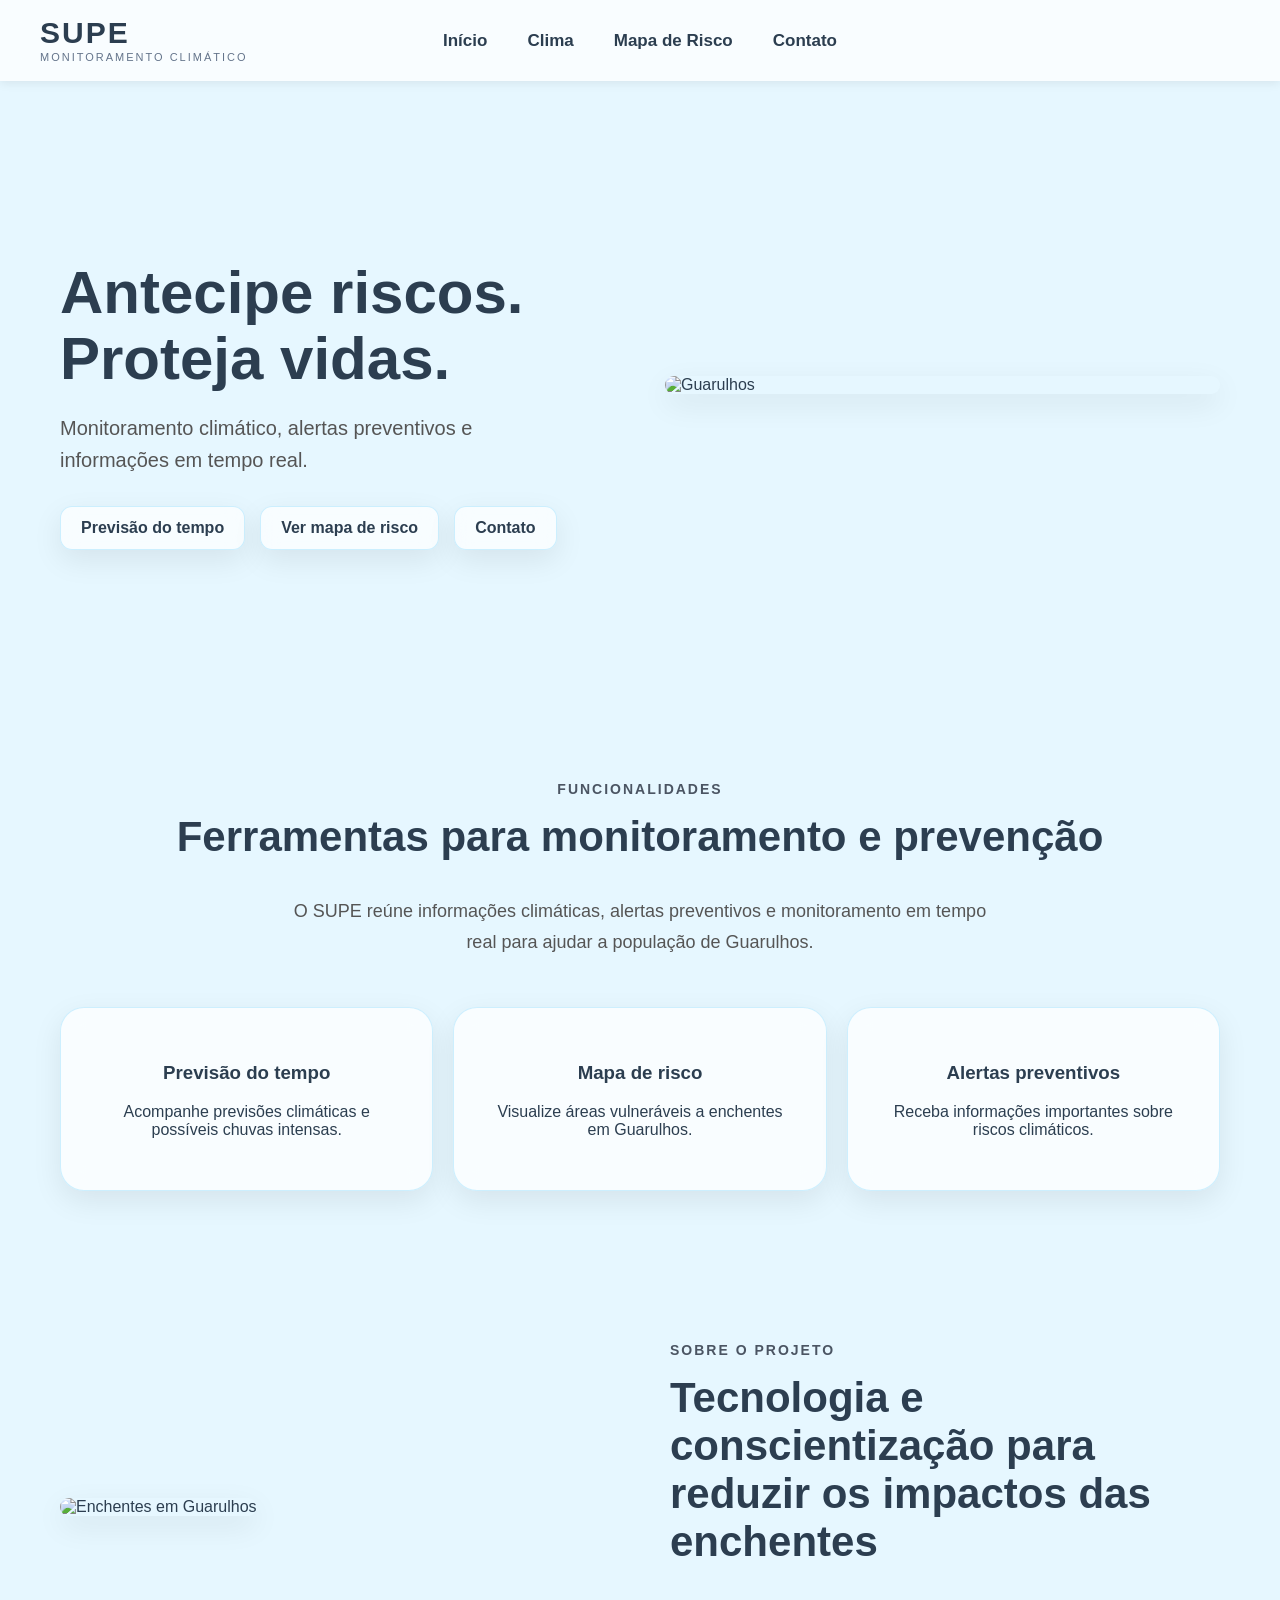
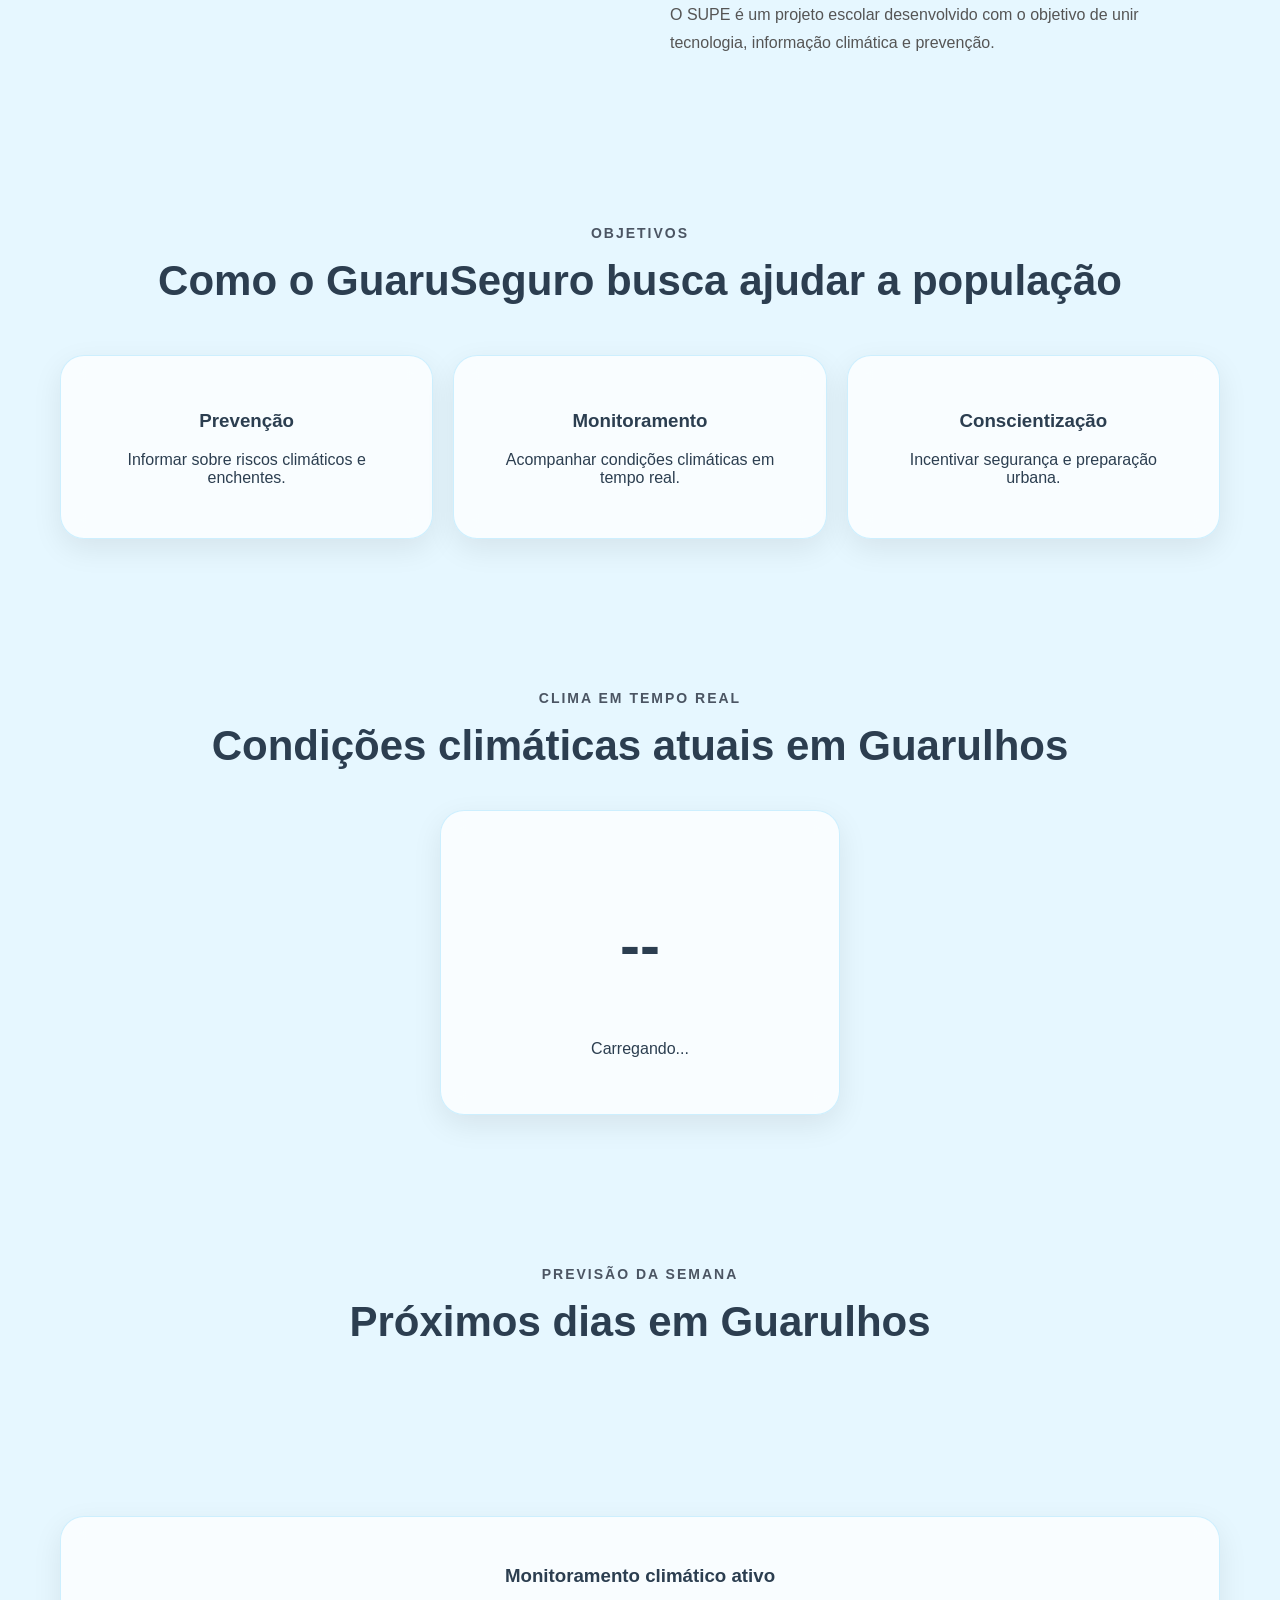
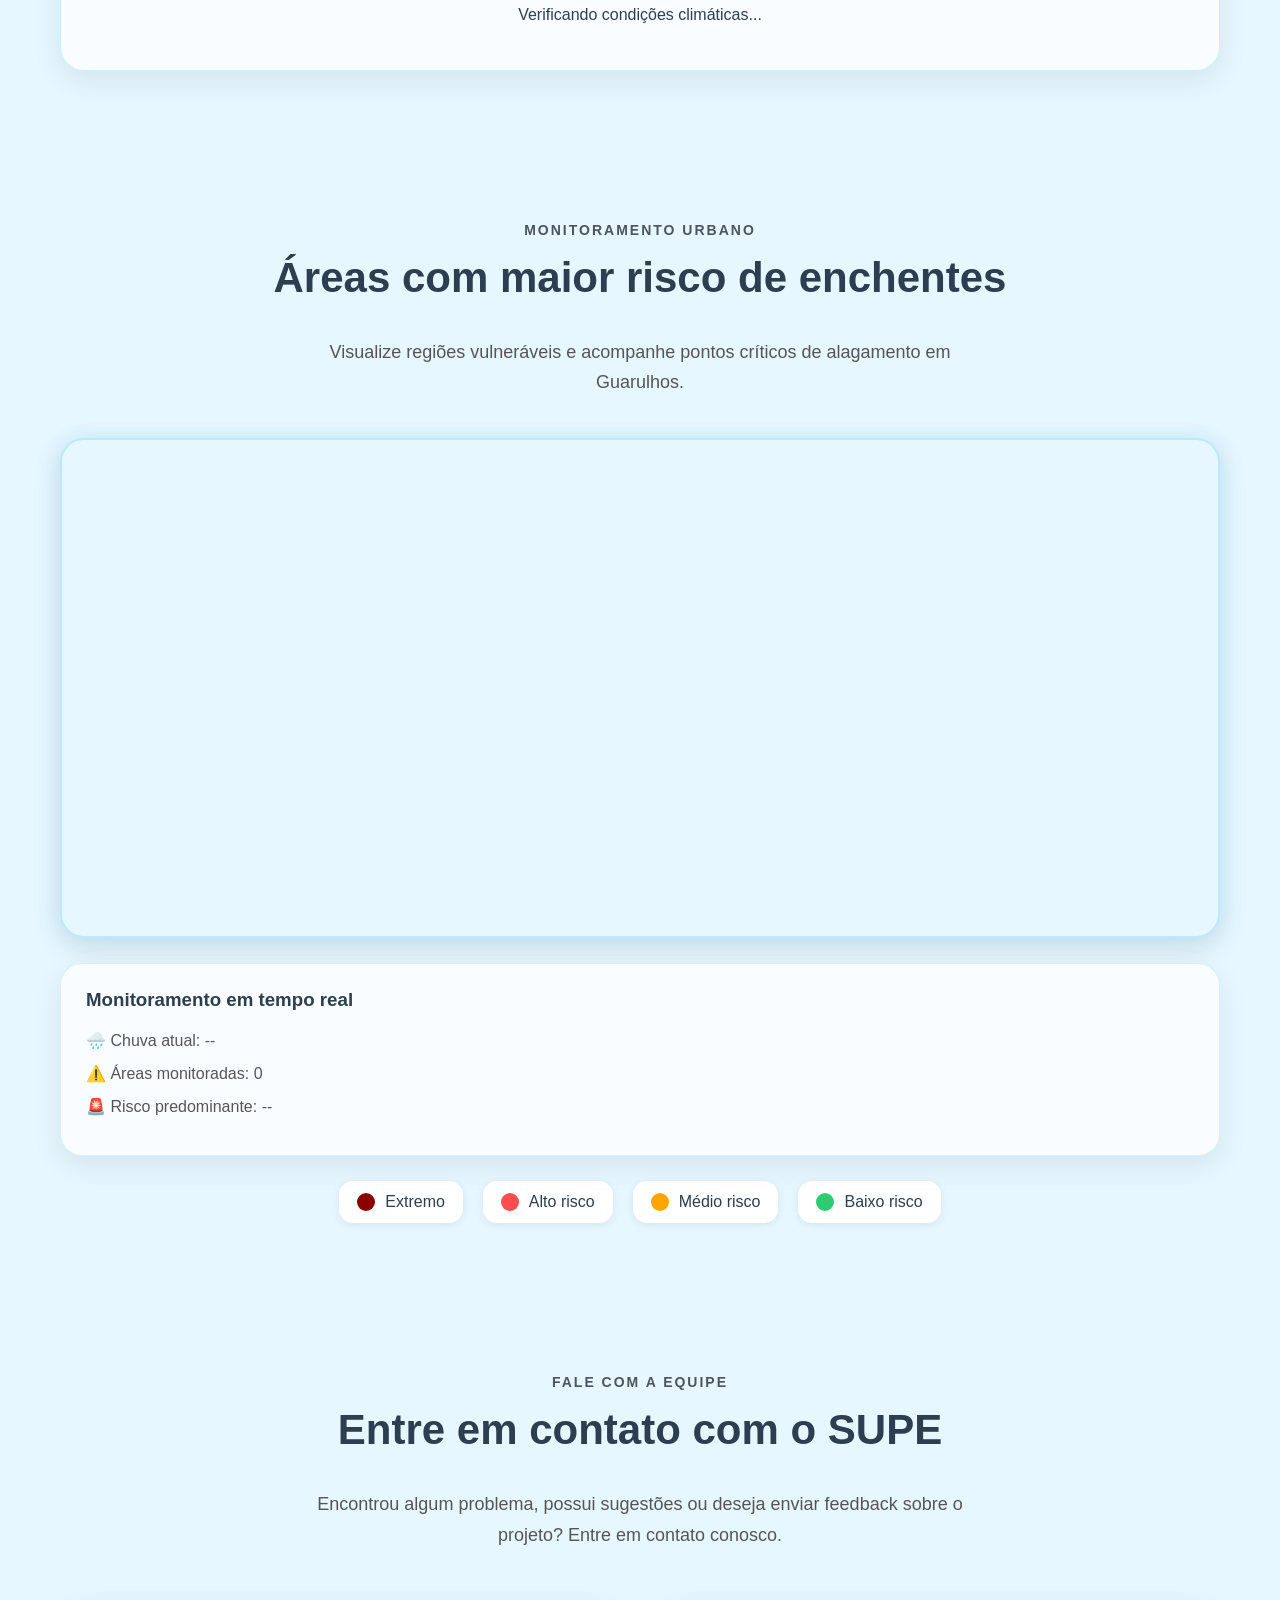
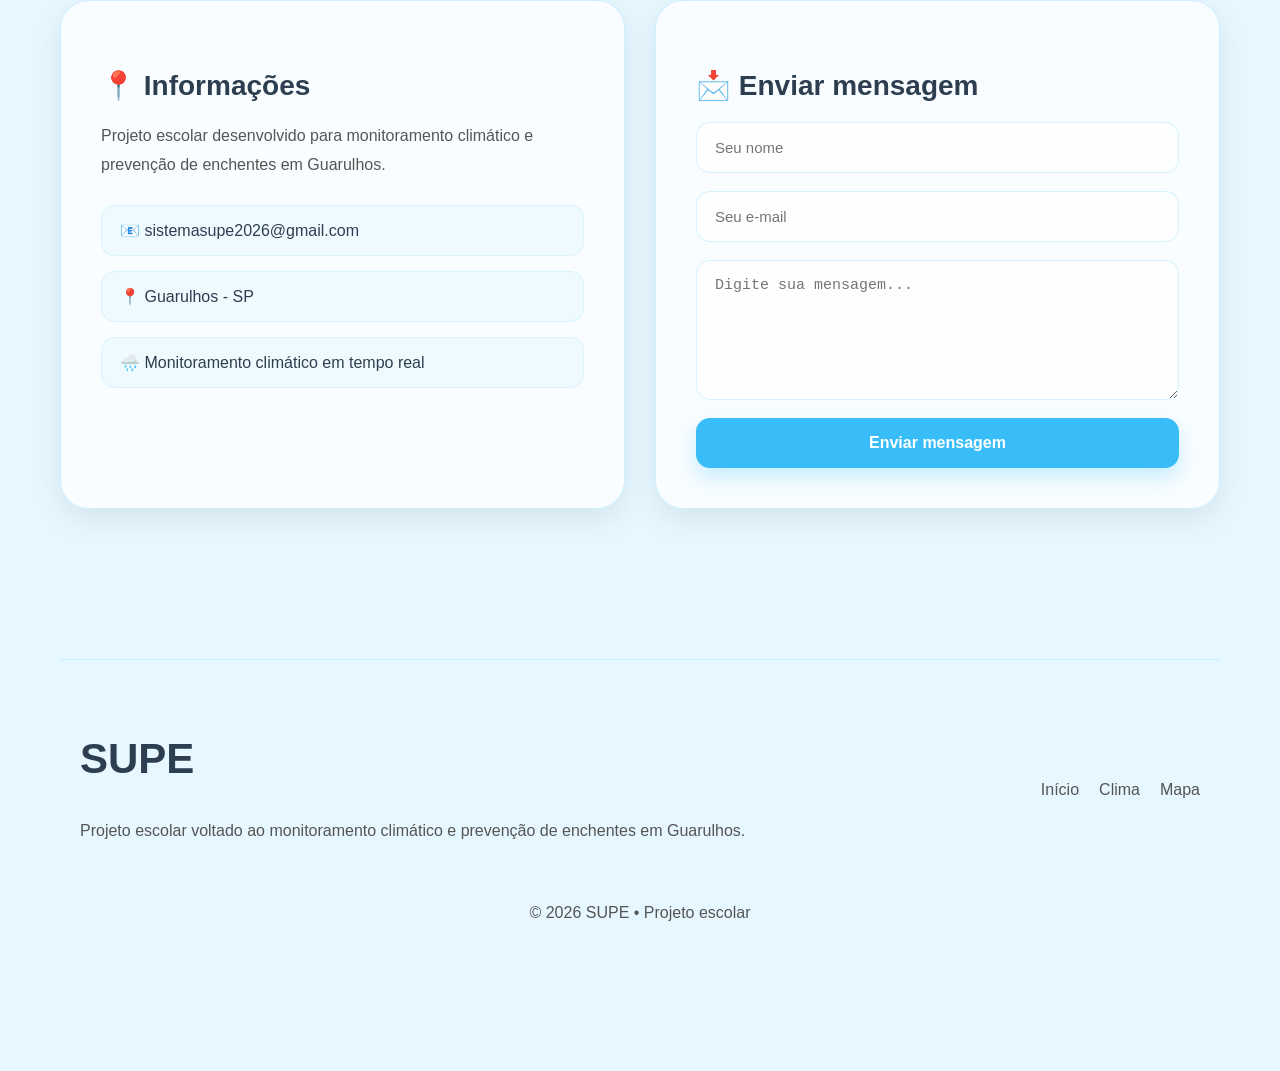
==== index.html @ 9b699cec "⁶🤷⁷: estilização" ====
<!DOCTYPE html>
<html lang="pt-BR">

<head>

  <link rel="icon" href="logo.png" type="image/png">

  <meta charset="UTF-8">

  <meta
    name="viewport"
    content="width=device-width, initial-scale=1.0"
  >

  <title>SUPE</title>

  <link rel="stylesheet" href="style.css">

  <!-- Leaflet CSS -->
  <link
    rel="stylesheet"
    href="https://unpkg.com/leaflet/dist/leaflet.css"
  >

</head>

<body class="bg-grid">

  <div
    class="alerta-topo"
    id="alerta-topo"
  >

    ⚠️ ALERTA DE TEMPESTADE EM GUARULHOS

  </div>

  <nav>

<div class="logo">

  <span class="logo-principal">
    SUPE
  </span>

  <span class="logo-secundario">
    Monitoramento Climático
  </span>

</div>
    <div class="links">

      <a href="#inicio">Início</a>

      <a href="#clima">Clima</a>

      <a href="#mapa-risco">
        Mapa de Risco
      </a>

      <a href="#contato">
  Contato
</a>

    </div>

  </nav>

  <div class="container">

    <header class="hero" id="inicio">

      <div class="hero-texto">

        <h1>
          Antecipe riscos. Proteja vidas.
        </h1>

        <p>
          Monitoramento climático, alertas preventivos e
          informações em tempo real.
        </p>

        <div class="hero-botoes">

          <a href="#clima">
            Previsão do tempo
          </a>

          <a href="#mapa-risco">
            Ver mapa de risco
          </a>

          <a href="#contato">
           Contato
          </a>

        </div>

      </div>

      <div class="hero-imagem">

        <img
          src="https://b3577058.smushcdn.com/3577058/wp-content/uploads/2022/05/Viaduto-Cidade-Guarulhos-sp-viviane-giacometti-720x511.jpg?lossy=1&strip=0&webp=1"
          alt="Guarulhos"
        >

      </div>

    </header>

    <main>

      <!-- FUNCIONALIDADES -->

      <section class="funcionalidades">

        <span class="mini-titulo">
          Funcionalidades
        </span>

        <h2>
          Ferramentas para monitoramento e prevenção
        </h2>

        <p class="descricao">
          O SUPE reúne informações climáticas,
          alertas preventivos e monitoramento em tempo real
          para ajudar a população de Guarulhos.
        </p>

        <div class="cards">

          <div class="card">

            <h3>Previsão do tempo</h3>

            <p>
              Acompanhe previsões climáticas e possíveis chuvas intensas.
            </p>

          </div>

          <div class="card">

            <h3>Mapa de risco</h3>

            <p>
              Visualize áreas vulneráveis a enchentes em Guarulhos.
            </p>

          </div>

          <div class="card">

            <h3>Alertas preventivos</h3>

            <p>
              Receba informações importantes sobre riscos climáticos.
            </p>

          </div>

        </div>

      </section>

      <!-- SOBRE -->

      <section class="sobre">

        <div class="sobre-imagem">

          <img
            src="https://img.dhost.cloud/RSD5HeqdV6uE018CybkcsE_pXSE=/971x566/smart/https://tdan.nyc3.digitaloceanspaces.com/images/7c768/518f68807e214acd6ba2d34f3537b1e6575.png"
            alt="Enchentes em Guarulhos"
          >

        </div>

        <div class="sobre-texto">

          <span class="mini-titulo">
            Sobre o projeto
          </span>

          <h2>
            Tecnologia e conscientização para reduzir os impactos das enchentes
          </h2>

          <p>
            O SUPE é um projeto escolar desenvolvido
            com o objetivo de unir tecnologia, informação
            climática e prevenção.
          </p>

        </div>

      </section>

      <!-- OBJETIVOS -->

      <section
        class="objetivos"
        id="objetivos"
      >

        <span class="mini-titulo">
          Objetivos
        </span>

        <h2>
          Como o GuaruSeguro busca ajudar a população
        </h2>

        <div class="objetivos-cards">

          <div class="objetivo-card">

            <h3>Prevenção</h3>

            <p>
              Informar sobre riscos climáticos e enchentes.
            </p>

          </div>

          <div class="objetivo-card">

            <h3>Monitoramento</h3>

            <p>
              Acompanhar condições climáticas em tempo real.
            </p>

          </div>

          <div class="objetivo-card">

            <h3>Conscientização</h3>

            <p>
              Incentivar segurança e preparação urbana.
            </p>

          </div>

        </div>

      </section>

      <!-- CLIMA -->

      <section class="clima" id="clima">

        <span class="mini-titulo">
          Clima em tempo real
        </span>

        <h2>
          Condições climáticas atuais em Guarulhos
        </h2>

        <div class="clima-card">

          <h3 id="temperatura">
            --
          </h3>

          <p id="descricao-clima">
            Carregando...
          </p>

        </div>

      </section>

      <!-- PREVISÃO -->

      <section
        class="previsao-semana"
        id="previsao"
      >

        <span class="mini-titulo">
          Previsão da semana
        </span>

        <h2>
          Próximos dias em Guarulhos
        </h2>

        <div
          class="previsao-cards"
          id="previsao-cards"
        >

        </div>

      </section>

           <!-- ALERTA -->

      <section class="alerta-climatico" id="alerta">

        <div class="alerta-box" id="alerta-box">

          <h3 id="alerta-titulo">
            Monitoramento climático ativo
          </h3>

          <p id="alerta-texto">
            Verificando condições climáticas...
          </p>

        </div>

      </section>


      <!-- MAPA -->

      <section
        class="mapa-risco"
        id="mapa-risco"
      >

        <span class="mini-titulo">
          Monitoramento urbano
        </span>

        <h2>
          Áreas com maior risco de enchentes
        </h2>

        <p class="descricao">
          Visualize regiões vulneráveis e acompanhe
          pontos críticos de alagamento em Guarulhos.
        </p>

        <div id="mapa-guarulhos"></div>

        <!-- PAINEL -->

        <div class="painel-mapa">

          <h3>Monitoramento em tempo real</h3>

          <div class="painel-item">
            🌧️ Chuva atual:
            <span id="chuva-painel">
              --
            </span>
          </div>

          <div class="painel-item">
            ⚠️ Áreas monitoradas:
            <span id="areas-painel">
              0
            </span>
          </div>

          <div class="painel-item">
            🚨 Risco predominante:
            <span id="risco-painel">
              --
            </span>
          </div>

        </div>

        <!-- LEGENDA -->

        <div class="legenda-mapa">

          <div class="item-legenda">

     <span class="cor extremo"></span>

       Extremo

      </div>

          <div class="item-legenda">

            <span class="cor vermelho"></span>

            Alto risco

          </div>

          <div class="item-legenda">

            <span class="cor laranja"></span>

            Médio risco

          </div>

          <div class="item-legenda">

            <span class="cor verde"></span>

            Baixo risco

          </div>

        </div>

      </section>

<section class="contato-section" id="contato">

  <span class="mini-titulo">
    Fale com a equipe
  </span>

  <h2>
    Entre em contato com o SUPE
  </h2>

  <p class="descricao">
    Encontrou algum problema, possui sugestões
    ou deseja enviar feedback sobre o projeto?
    Entre em contato conosco.
  </p>

  <div class="contato-container">

    <div class="contato-info">

      <h3>
        📍 Informações
      </h3>

      <p>
        Projeto escolar desenvolvido para monitoramento climático
        e prevenção de enchentes em Guarulhos.
      </p>

      <div class="info-item">
        📧 sistemasupe2026@gmail.com
      </div>

      <div class="info-item">
        📍 Guarulhos - SP
      </div>

      <div class="info-item">
        🌧️ Monitoramento climático em tempo real
      </div>

    </div>

    <div class="contato-formulario">

      <h3>
        📩 Enviar mensagem
      </h3>

      <form
        class="form-contato"
        action="https://formsubmit.co/sistemasupe2026@gmail.com"
        method="POST"
      >

        <input
          type="text"
          name="nome"
          placeholder="Seu nome"
          required
        >

        <input
          type="email"
          name="email"
          placeholder="Seu e-mail"
          required
        >

        <textarea
          name="mensagem"
          placeholder="Digite sua mensagem..."
          required
        ></textarea>

        <button type="submit">
          Enviar mensagem
        </button>

      </form>

    </div>

  </div>

</section>
    </main>

    <!-- FOOTER -->

    <footer>

      <div class="footer-conteudo">

        <div class="footer-info">

          <h2>
            SUPE
          </h2>

          <p>
            Projeto escolar voltado ao monitoramento climático
            e prevenção de enchentes em Guarulhos.
          </p>

        </div>

        <div class="footer-links">

          <a href="#inicio">Início</a>

          <a href="#clima">Clima</a>

          <a href="#mapa-risco">
            Mapa
          </a>

        </div>

      </div>

      <div class="footer-bottom">

        <p>
          © 2026 SUPE • Projeto escolar
        </p>

      </div>

    </footer>

  </div>

  <!-- Leaflet JS -->

  <script src="https://unpkg.com/leaflet/dist/leaflet.js"></script>

  <!-- Heatmap -->

  <script src="https://unpkg.com/leaflet.heat/dist/leaflet-heat.js"></script>

  <!-- JS principal -->

  <script src="main.js"></script>

</body>

</html>
---- style.css ----
:root {

  --cor-fundo: #e6f7ff;

  --cor-primaria: #7dd3fc;

  --cor-primaria-hover: #38bdf8;

  --cor-secundaria: #2c3e50;

  --cor-card: rgba(255,255,255,0.75);

  --cor-borda: rgba(125, 211, 252, 0.35);

  --cor-texto: #2c3e50;

  --cor-texto-suave: #555;

  --sombra: 0 10px 30px rgba(0,0,0,0.08);
}

* {

  box-sizing: border-box;
}

html {

  scroll-behavior: smooth;
}

body {

  background-color: var(--cor-fundo);

  margin: 0;

  font-family: Arial, sans-serif;

  color: var(--cor-texto);
}

section {

  scroll-margin-top: 140px;
}

/* ========================= */
/* ALERTA TOPO */
/* ========================= */

.alerta-topo {

  position: fixed;

  top: 0;

  left: 0;

  width: 100%;

  background-color: #c0392b;

  color: white;

  text-align: center;

  padding: 20px;

  font-weight: bold;

  z-index: 9999;

  display: none;

  animation: piscar 1s infinite;
}

@keyframes piscar {

  0% {

    background-color: #c0392b;
  }

  50% {

    background-color: #e74c3c;
  }

  100% {

    background-color: #c0392b;
  }
}

/* ========================= */
/* NAVBAR */
/* ========================= */



.logo-principal {

  font-size: 30px;

  font-weight: 900;

  letter-spacing: 2px;

  color: #2c3e50;
}

.logo-secundario {

  font-size: 11px;

  text-transform: uppercase;

  letter-spacing: 2px;

  color: #64748b;

  margin-top: 4px;
}

nav {

  position: fixed;

  top: 0;

  left: 0;

  width: 100%;

  padding: 18px 40px;

  display: flex;

  align-items: center;

  justify-content: space-between;

  background-color: rgba(255,255,255,0.75);

  backdrop-filter: blur(14px);

  box-shadow: 0 2px 10px rgba(0,0,0,0.08);

  z-index: 999;
}

/* LOGO */

.logo {

  display: flex;

  flex-direction: column;

  line-height: 1;
}

/* LINKS */

.links {

  display: flex;

  gap: 40px;

  position: absolute;

  left: 50%;

  transform: translateX(-50%);
}

nav a {

  text-decoration: none;

  color: #2c3e50;

  font-weight: 700;

  font-size: 17px;

  transition: 0.3s;

  position: relative;

  padding: 8px 0;
}

/* LINHA ANIMADA */

nav a::after {

  content: "";

  position: absolute;

  left: 0;

  bottom: -4px;

  width: 0;

  height: 2px;

  background: #38bdf8;

  transition: 0.3s;
}

nav a:hover {

  color: #38bdf8;
}

nav a:hover::after {

  width: 100%;
}

/* ========================= */
/* CONTAINER */
/* ========================= */

.container {

  max-width: 1200px;

  margin: 100px auto;

  padding: 0 20px;
}

/* ========================= */
/* HERO */
/* ========================= */

.hero {

  display: flex;

  align-items: center;

  justify-content: space-between;

  gap: 50px;

  padding: 120px 0 80px;
}

.hero-texto {

  flex: 1;
}

.hero-texto h1 {

  font-size: 60px;

  line-height: 1.1;

  margin-bottom: 20px;
}

.hero-texto p {

  font-size: 20px;

  color: var(--cor-texto-suave);

  max-width: 500px;

  line-height: 1.6;
}

.hero-botoes {

  display: flex;

  gap: 15px;

  margin-top: 30px;
}

.hero-botoes a {

  background-color: rgba(255,255,255,0.7);

  color: var(--cor-texto);

  text-decoration: none;

  padding: 12px 20px;

  border-radius: 12px;

  font-weight: bold;

  transition: 0.3s;

  box-shadow: var(--sombra);

  border: 1px solid var(--cor-borda);

  backdrop-filter: blur(10px);
}

.hero-botoes a:hover {

  transform: translateY(-4px);

  background-color: var(--cor-primaria-hover);

  color: white;

  box-shadow: 0 15px 30px rgba(56, 189, 248, 0.3);
}

.hero-imagem {

  flex: 1;
}

.hero-imagem img {

  width: 100%;

  border-radius: 24px;

  display: block;

  box-shadow: var(--sombra);
}

/* ========================= */
/* TITULOS */
/* ========================= */

.mini-titulo {

  color: #4b5563;

  font-weight: bold;

  text-transform: uppercase;

  letter-spacing: 2px;

  font-size: 14px;
}

h2 {

  font-size: 42px;

  margin-top: 15px;

  color: var(--cor-texto);
}

.descricao {

  max-width: 700px;

  margin: 20px auto;

  color: var(--cor-texto-suave);

  font-size: 18px;

  line-height: 1.7;
}

/* ========================= */
/* SEÇÕES */
/* ========================= */

.funcionalidades,
.objetivos,
.clima,
.previsao-semana,
.mapa-risco {

  margin-top: 150px;

  text-align: center;
}

.sobre {

  display: flex;

  align-items: center;

  gap: 60px;

  margin-top: 150px;
}

.sobre-texto,
.sobre-imagem {

  flex: 1;
}

.sobre-imagem img {

  width: 100%;

  height: 400px;

  object-fit: cover;

  border-radius: 24px;

  box-shadow: var(--sombra);
}

.sobre-texto p {

  line-height: 1.8;

  color: var(--cor-texto-suave);
}

/* ========================= */
/* CARDS */
/* ========================= */

.cards,
.objetivos-cards,
.previsao-cards {

  display: flex;

  gap: 20px;

  margin-top: 50px;

  flex-wrap: wrap;

  justify-content: center;
}

.card,
.objetivo-card,
.previsao-card,
.clima-card,
.alerta-box {

  background-color: var(--cor-card);

  backdrop-filter: blur(12px);

  border: 1px solid var(--cor-borda);

  box-shadow: var(--sombra);

  border-radius: 24px;

  transition: 0.3s;

  position: relative;

  overflow: hidden;
}

.card,
.objetivo-card {

  flex: 1;

  min-width: 250px;

  padding: 35px;
}

.previsao-card {

  min-width: 140px;

  padding: 30px 20px;
}

.clima-card {

  max-width: 400px;

  margin: 40px auto;

  padding: 40px;
}

.alerta-box {

  padding: 30px;

  text-align: center;
}

.card:hover,
.objetivo-card:hover,
.previsao-card:hover,
.clima-card:hover,
.alerta-box:hover {

  transform: translateY(-6px);

  box-shadow: 0 20px 40px rgba(0,0,0,0.12);
}

.card::before,
.objetivo-card::before,
.previsao-card::before {

  content: "";

  position: absolute;

  top: 0;

  left: -100%;

  width: 100%;

  height: 100%;

  background: linear-gradient(
    90deg,
    transparent,
    rgba(255,255,255,0.4),
    transparent
  );

  transition: 0.8s;
}

.card:hover::before,
.objetivo-card:hover::before,
.previsao-card:hover::before {

  left: 100%;
}

/* ========================= */
/* ALERTAS */
/* ========================= */

.alerta-climatico {

  margin-top: 120px;
}

.alerta-vermelho {

  background-color: #ffe2e2;

  border: 1px solid #ff4d4d;

  color: #a00000;
}

.alerta-laranja {

  background-color: #fff4e5;

  border: 1px solid orange;

  color: #9a5700;
}

/* ========================= */
/* CLIMA */
/* ========================= */

#temperatura {

  font-size: 60px;

  color: var(--cor-texto);
}

.temperatura-dia {

  font-size: 28px;

  font-weight: bold;

  color: var(--cor-texto);
}

/* ========================= */
/* MAPA */
/* ========================= */

#mapa-guarulhos {

  height: 500px;

  width: 100%;

  border-radius: 24px;

  margin-top: 40px;

  box-shadow: var(--sombra);
}


/* ========================= */
/* FOOTER */
/* ========================= */

footer {

  margin-top: 150px;

  padding: 60px 20px 30px;

  border-top: 1px solid rgba(125, 211, 252, 0.3);
}

.footer-conteudo {

  display: flex;

  justify-content: space-between;

  align-items: center;

  gap: 30px;

  flex-wrap: wrap;
}

.footer-info p,
.footer-bottom p {

  color: var(--cor-texto-suave);

  line-height: 1.6;
}

.footer-links {

  display: flex;

  gap: 20px;
}

.footer-links a {

  text-decoration: none;

  color: var(--cor-texto-suave);

  transition: 0.3s;
}

.footer-links a:hover {

  color: var(--cor-primaria-hover);
}

.footer-bottom {

  margin-top: 40px;

  text-align: center;
}

/* ========================= */
/* RESPONSIVO */
/* ========================= */

@media (max-width: 768px) {

  nav {

    flex-direction: column;

    gap: 15px;

    padding: 15px;
  }

  .links {

    flex-wrap: wrap;

    justify-content: center;
  }

  .hero {

    flex-direction: column;

    text-align: center;

    padding-top: 180px;
  }

  .hero-texto {

    text-align: center;
  }

  .hero-texto h1 {

    font-size: 42px;
  }

  .hero-texto p {

    margin: auto;
  }

  .hero-botoes {

    flex-direction: column;

    align-items: center;
  }

  .hero-botoes a {

    width: 100%;

    max-width: 300px;
  }

  .sobre {

    flex-direction: column;
  }

  .cards,
  .objetivos-cards,
  .previsao-cards {

    flex-direction: column;
  }

  .card,
  .objetivo-card,
  .previsao-card {

    width: 100%;
  }

  h2 {

    font-size: 32px;
  }

  #mapa-guarulhos {

    height: 350px;
  }

  .footer-conteudo {

    flex-direction: column;

    text-align: center;
  }

  .footer-links {

    justify-content: center;

    flex-wrap: wrap;
  }

  .logo,
  .vazio {

    width: auto;
  }
}

/* ==========================
LEGENDA MAPA
========================== */

.legenda-mapa {

  display: flex;

  justify-content: center;

  gap: 20px;

  margin-top: 25px;

  flex-wrap: wrap;
}

.item-legenda {

  background: white;

  padding: 12px 18px;

  border-radius: 14px;

  display: flex;

  align-items: center;

  gap: 10px;

  box-shadow: 0 2px 10px rgba(0,0,0,0.08);
}

.cor {

  width: 18px;

  height: 18px;

  border-radius: 50%;
}

.vermelho {

  background: #ff4d4d;
}

.laranja {

  background: orange;
}

.verde {

  background: #2ecc71;
}

/* ==========================
POPUP
========================== */

.popup-risco {

  font-family: Arial, sans-serif;
}

.popup-risco h3 {

  margin-bottom: 10px;

  color: #2c3e50;
}

.popup-risco p {

  color: #555;

  margin: 5px 0;
}

#mapa-guarulhos {

  border: 2px solid rgba(125,211,252,0.4);

  box-shadow:
    0 0 20px rgba(125,211,252,0.25),
    0 10px 30px rgba(0,0,0,0.1);
}

/* =========================
PAINEL LATERAL MAPA
========================= */

.painel-mapa {

  margin-top: 25px;

  background: rgba(255,255,255,0.75);

  backdrop-filter: blur(12px);

  border: 1px solid rgba(125,211,252,0.3);

  border-radius: 22px;

  padding: 25px;

  box-shadow: 0 10px 30px rgba(0,0,0,0.08);

  text-align: left;
}

.painel-mapa h3 {

  margin-top: 0;

  margin-bottom: 20px;

  color: #2c3e50;
}

.painel-item {

  margin-bottom: 14px;

  font-size: 16px;

  color: #555;
}

/* =========================
POPUP MODERNO
========================= */

.leaflet-popup-content-wrapper {

  border-radius: 18px;

  backdrop-filter: blur(10px);

  box-shadow: 0 10px 25px rgba(0,0,0,0.15);
}

.popup-risco h3 {

  margin-top: 0;

  font-size: 20px;

  color: #2c3e50;
}

.popup-risco strong {

  color: #38bdf8;
}

/* =========================
TOOLTIP
========================= */

.leaflet-tooltip {

  background: rgba(44,62,80,0.9);

  color: white;

  border: none;

  border-radius: 10px;

  padding: 8px 12px;

  font-size: 13px;

  box-shadow: 0 5px 15px rgba(0,0,0,0.2);
}

.extremo {

  background: #8b0000;
}

/* =========================
SOBRE / CONTATO
========================= */

.sobre-contato {

  margin-top: 160px;

  text-align: center;
}

.sobre-grid {

  display: grid;

  grid-template-columns: repeat(
    auto-fit,
    minmax(300px, 1fr)
  );

  gap: 25px;

  margin-top: 50px;
}

.sobre-card {

  background-color: rgba(255,255,255,0.75);

  backdrop-filter: blur(12px);

  border: 1px solid rgba(125,211,252,0.35);

  border-radius: 24px;

  padding: 35px;

  text-align: left;

  box-shadow: 0 10px 30px rgba(0,0,0,0.08);

  transition: 0.3s;
}

.sobre-card:hover {

  transform: translateY(-6px);

  box-shadow: 0 20px 40px rgba(0,0,0,0.12);
}

.sobre-card h3 {

  margin-top: 0;

  margin-bottom: 20px;

  font-size: 24px;

  color: #2c3e50;
}

.sobre-card p {

  color: #555;

  line-height: 1.7;
}

.sobre-card ul {

  padding-left: 20px;

  color: #555;

  line-height: 2;
}

/* =========================
FORMULÁRIO
========================= */

.form-contato {

  display: flex;

  flex-direction: column;

  gap: 15px;
}

.form-contato input,
.form-contato textarea {

  width: 100%;

  padding: 15px;

  border-radius: 14px;

  border: 1px solid rgba(125,211,252,0.35);

  background: rgba(255,255,255,0.7);

  font-size: 15px;

  outline: none;

  transition: 0.3s;
}

.form-contato textarea {

  min-height: 140px;

  resize: vertical;
}

.form-contato input:focus,
.form-contato textarea:focus {

  border-color: #38bdf8;

  box-shadow: 0 0 10px rgba(56,189,248,0.2);
}

.form-contato button {

  background: #38bdf8;

  color: white;

  border: none;

  padding: 15px;

  border-radius: 14px;

  font-size: 16px;

  font-weight: bold;

  cursor: pointer;

  transition: 0.3s;
}

.form-contato button:hover {

  background: #0ea5e9;

  transform: translateY(-2px);
}

/* =========================
RESPONSIVO
========================= */

@media (max-width: 768px) {

  .sobre-grid {

    grid-template-columns: 1fr;
  }

  .sobre-card {

    padding: 25px;
  }

}

/* =========================
CONTATO
========================= */

.contato-section {

  margin-top: 150px;

  text-align: center;
}

.contato-container {

  display: flex;

  gap: 30px;

  margin-top: 50px;

  align-items: stretch;

  flex-wrap: wrap;
}

/* CARD ESQUERDO */

.contato-info,
.contato-formulario {

  flex: 1;

  min-width: 320px;

  background-color: rgba(255,255,255,0.75);

  backdrop-filter: blur(12px);

  border: 1px solid rgba(125, 211, 252, 0.35);

  border-radius: 28px;

  padding: 40px;

  box-shadow: 0 10px 30px rgba(0,0,0,0.08);

  text-align: left;

  transition: 0.3s;
}

.contato-info:hover,
.contato-formulario:hover {

  transform: translateY(-6px);

  box-shadow: 0 20px 40px rgba(0,0,0,0.12);
}

.contato-info h3,
.contato-formulario h3 {

  font-size: 28px;

  margin-bottom: 20px;

  color: #2c3e50;
}

.contato-info p {

  color: #555;

  line-height: 1.8;

  margin-bottom: 25px;

  font-size: 16px;
}

.info-item {

  background: rgba(125, 211, 252, 0.08);

  border: 1px solid rgba(125, 211, 252, 0.2);

  padding: 15px 18px;

  border-radius: 14px;

  margin-bottom: 15px;

  color: #2c3e50;

  font-weight: 500;
}

/* FORMULÁRIO */

.form-contato {

  display: flex;

  flex-direction: column;

  gap: 18px;
}

.form-contato input,
.form-contato textarea {

  width: 100%;

  padding: 16px 18px;

  border-radius: 14px;

  border: 1px solid rgba(125, 211, 252, 0.3);

  background: rgba(255,255,255,0.7);

  font-size: 15px;

  outline: none;

  transition: 0.3s;

  color: #2c3e50;
}

.form-contato input:focus,
.form-contato textarea:focus {

  border-color: #38bdf8;

  box-shadow: 0 0 15px rgba(56,189,248,0.2);
}

.form-contato textarea {

  min-height: 140px;

  resize: vertical;
}

.form-contato button {

  background: #38bdf8;

  color: white;

  border: none;

  padding: 16px;

  border-radius: 14px;

  font-size: 16px;

  font-weight: bold;

  cursor: pointer;

  transition: 0.3s;

  box-shadow: 0 10px 20px rgba(56,189,248,0.25);
}

.form-contato button:hover {

  transform: translateY(-3px);

  background: #0ea5e9;

  box-shadow: 0 15px 30px rgba(56,189,248,0.35);
}

/* RESPONSIVO */

@media (max-width: 768px) {

  .contato-container {

    flex-direction: column;
  }

  .contato-info,
  .contato-formulario {

    width: 100%;
  }

}

.leaflet-container {

  background: #dbeafe !important;

}

.leaflet-tile {

  filter: brightness(1) !important;

}
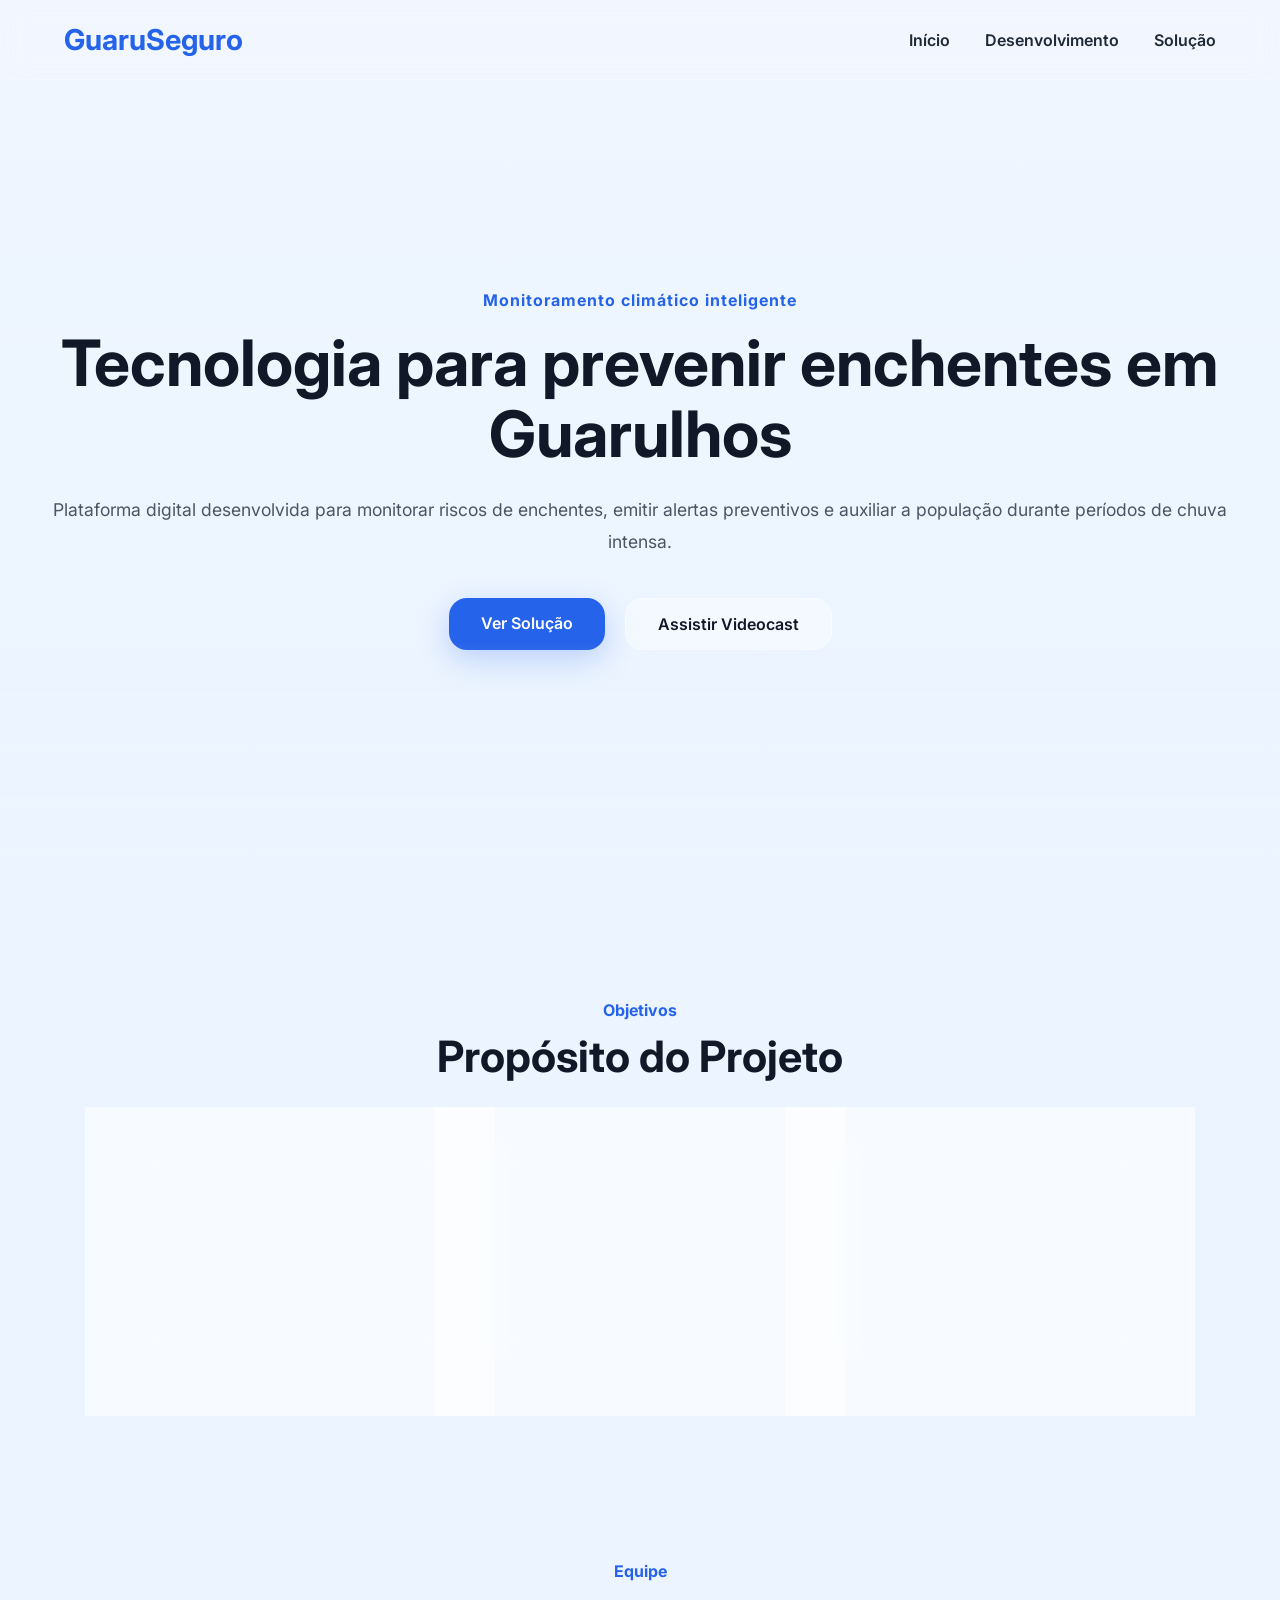
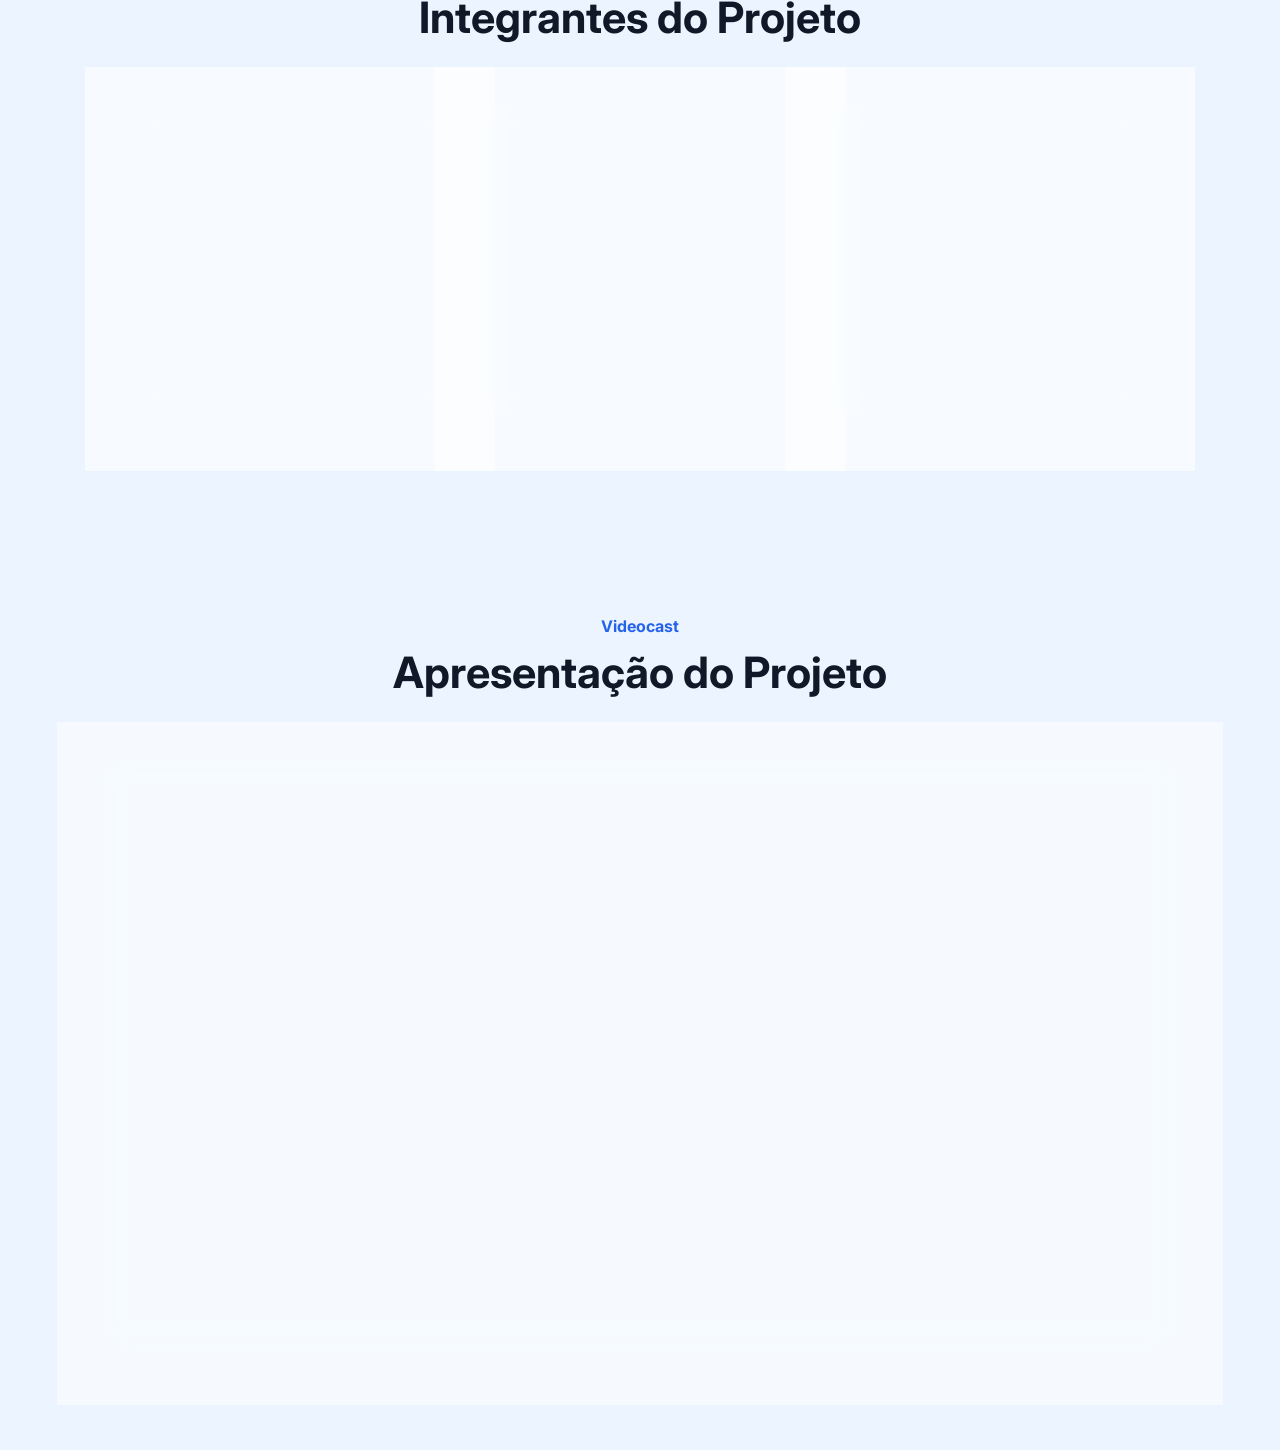
==== commit 0544717f: "🧩 file: arrojado" ====
--- a/index.html
+++ b/index.html
@@ -2,8 +2,6 @@
 <html lang="pt-BR">
 
 <head>
-
-  <link rel="icon" href="logo.png" type="image/png">
 
   <meta charset="UTF-8">
 
@@ -12,549 +10,874 @@
     content="width=device-width, initial-scale=1.0"
   >
 
-  <title>SUPE</title>
+  <title>GuaruSeguro</title>
 
   <link rel="stylesheet" href="style.css">
 
-  <!-- Leaflet CSS -->
+  <!-- Fonte -->
+
   <link
+    rel="preconnect"
+    href="https://fonts.googleapis.com"
+  >
+
+  <link
+    rel="preconnect"
+    href="https://fonts.gstatic.com"
+    crossorigin
+  >
+
+  <link
+    href="https://fonts.googleapis.com/css2?family=Inter:wght@300;400;500;600;700&display=swap"
     rel="stylesheet"
-    href="https://unpkg.com/leaflet/dist/leaflet.css"
   >
 
 </head>
 
-<body class="bg-grid">
-
-  <div
-    class="alerta-topo"
-    id="alerta-topo"
-  >
-
-    ⚠️ ALERTA DE TEMPESTADE EM GUARULHOS
+<body>
+
+  <!-- NAVBAR -->
+
+  <header>
+
+    <nav class="navbar">
+
+      <div class="logo">
+
+        <h1>
+          GuaruSeguro
+        </h1>
+
+      </div>
+
+      <ul class="nav-links">
+
+        <li>
+          <a href="index.html">
+            Início
+          </a>
+        </li>
+
+        <li>
+          <a href="pages/development.html">
+            Desenvolvimento
+          </a>
+        </li>
+
+        <li>
+          <a href="pages/solution.html">
+            Solução
+          </a>
+        </li>
+
+      </ul>
+
+    </nav>
+
+  </header>
+
+  <!-- HERO -->
+
+  <section class="hero">
+
+    <div class="hero-content">
+
+      <p class="hero-tag">
+        Monitoramento climático inteligente
+      </p>
+
+      <h1>
+        Tecnologia para prevenir enchentes em Guarulhos
+      </h1>
+
+      <p class="hero-description">
+
+        Plataforma digital desenvolvida para monitorar riscos
+        de enchentes, emitir alertas preventivos e auxiliar
+        a população durante períodos de chuva intensa.
+
+      </p>
+
+      <div class="hero-buttons">
+
+        <a
+          href="pages/solution.html"
+          class="btn-primary"
+        >
+          Ver Solução
+        </a>
+
+        <a
+          href="#videocast"
+          class="btn-secondary"
+        >
+          Assistir Videocast
+        </a>
+
+      </div>
+
+    </div>
+
+  </section>
+
+  <!-- OBJETIVOS -->
+
+  <section class="objetivos">
+
+    <div class="section-title">
+
+      <p>
+        Objetivos
+      </p>
+
+      <h2>
+        Propósito do Projeto
+      </h2>
+
+    </div>
+
+    <div class="objetivos-container">
+
+      <div class="objetivo-card">
+
+        <h3>
+          Monitoramento
+        </h3>
+
+        <p>
+          Desenvolver um sistema para monitoramento climático
+          e identificação de áreas de risco em Guarulhos.
+        </p>
+
+      </div>
+
+      <div class="objetivo-card">
+
+        <h3>
+          Alertas Preventivos
+        </h3>
+
+        <p>
+          Informar a população sobre possíveis riscos
+          de enchentes em tempo real.
+        </p>
+
+      </div>
+
+      <div class="objetivo-card">
+
+        <h3>
+          Segurança Urbana
+        </h3>
+
+        <p>
+          Auxiliar na redução de prejuízos e melhorar
+          a mobilidade urbana em períodos de chuva intensa.
+        </p>
+
+      </div>
+
+    </div>
+
+  </section>
+
+  <!-- IDENTIFICAÇÃO -->
+
+  <section class="identificacao">
+
+    <div class="section-title">
+
+      <p>
+        Equipe
+      </p>
+
+      <h2>
+        Integrantes do Projeto
+      </h2>
+
+    </div>
+
+    <div class="integrantes-container">
+
+      <!-- INTEGRANTE 1 -->
+
+      <div class="integrante-card">
+
+        <div class="foto-integrante">
+
+          <!-- FOTO AQUI -->
+
+              <img src="erick.jpg">
+
+        </div>
+
+        <h3>
+          Erick de Menezes Ferreira Filho
+        </h3>
+
+        <p>
+          Desenvolvimento e Pesquisa
+        </p>
+
+      </div>
+
+      <!-- INTEGRANTE 2 -->
+
+      <div class="integrante-card">
+
+        <div class="foto-integrante">
+
+          <!-- FOTO AQUI -->
+
+              <img src="gustavo.png">
+
+        </div>
+
+        <h3>
+          Gustavo Henrique Lacerda de Mello
+        </h3>
+
+        <p>
+          Front-end e Design
+        </p>
+
+      </div>
+
+      <!-- INTEGRANTE 3 -->
+
+      <div class="integrante-card">
+
+        <div class="foto-integrante">
+
+          <!-- FOTO AQUI -->
+
+            <img src="tiago.jpg">
+
+
+        </div>
+
+        <h3>
+          Tiago Luiz Silva de Santana
+        </h3>
+
+        <p>
+          Organização e Documentação
+        </p>
+
+      </div>
+
+    </div>
+
+  </section>
+
+  <!-- VIDEOCAST -->
+
+  <!-- VIDEOCAST -->
+
+<section
+  class="videocast"
+  id="videocast"
+>
+
+  <div class="section-title">
+
+    <p>
+      Videocast
+    </p>
+
+    <h2>
+      Apresentação do Projeto
+    </h2>
 
   </div>
 
-  <nav>
-
-<div class="logo">
-
-  <span class="logo-principal">
-    SUPE
-  </span>
-
-  <span class="logo-secundario">
-    Monitoramento Climático
-  </span>
-
-</div>
-    <div class="links">
-
-      <a href="#inicio">Início</a>
-
-      <a href="#clima">Clima</a>
-
-      <a href="#mapa-risco">
-        Mapa de Risco
-      </a>
-
-      <a href="#contato">
-  Contato
-</a>
-
+  <div class="video-wrapper">
+
+    <!-- SUBSTITUA O LINK DO VIDEO -->
+
+    <iframe
+      width="100%"
+      height="500"
+      src="https://www.youtube.com/embed/SEU_VIDEO_AQUI"
+      title="Videocast GuaruSeguro"
+      frameborder="0"
+      allow="accelerometer; autoplay; clipboard-write; encrypted-media; gyroscope; picture-in-picture"
+      allowfullscreen
+    >
+    </iframe>
+
+  </div>
+
+</section>
     </div>
 
-  </nav>
-
-  <div class="container">
-
-    <header class="hero" id="inicio">
-
-      <div class="hero-texto">
-
-        <h1>
-          Antecipe riscos. Proteja vidas.
-        </h1>
-
-        <p>
-          Monitoramento climático, alertas preventivos e
-          informações em tempo real.
-        </p>
-
-        <div class="hero-botoes">
-
-          <a href="#clima">
-            Previsão do tempo
-          </a>
-
-          <a href="#mapa-risco">
-            Ver mapa de risco
-          </a>
-
-          <a href="#contato">
-           Contato
-          </a>
-
-        </div>
-
-      </div>
-
-      <div class="hero-imagem">
-
-        <img
-          src="https://b3577058.smushcdn.com/3577058/wp-content/uploads/2022/05/Viaduto-Cidade-Guarulhos-sp-viviane-giacometti-720x511.jpg?lossy=1&strip=0&webp=1"
-          alt="Guarulhos"
-        >
-
-      </div>
-
-    </header>
-
-    <main>
-
-      <!-- FUNCIONALIDADES -->
-
-      <section class="funcionalidades">
-
-        <span class="mini-titulo">
-          Funcionalidades
-        </span>
-
-        <h2>
-          Ferramentas para monitoramento e prevenção
-        </h2>
-
-        <p class="descricao">
-          O SUPE reúne informações climáticas,
-          alertas preventivos e monitoramento em tempo real
-          para ajudar a população de Guarulhos.
-        </p>
-
-        <div class="cards">
-
-          <div class="card">
-
-            <h3>Previsão do tempo</h3>
-
-            <p>
-              Acompanhe previsões climáticas e possíveis chuvas intensas.
-            </p>
-
-          </div>
-
-          <div class="card">
-
-            <h3>Mapa de risco</h3>
-
-            <p>
-              Visualize áreas vulneráveis a enchentes em Guarulhos.
-            </p>
-
-          </div>
-
-          <div class="card">
-
-            <h3>Alertas preventivos</h3>
-
-            <p>
-              Receba informações importantes sobre riscos climáticos.
-            </p>
-
-          </div>
-
-        </div>
-
-      </section>
-
-      <!-- SOBRE -->
-
-      <section class="sobre">
-
-        <div class="sobre-imagem">
-
-          <img
-            src="https://img.dhost.cloud/RSD5HeqdV6uE018CybkcsE_pXSE=/971x566/smart/https://tdan.nyc3.digitaloceanspaces.com/images/7c768/518f68807e214acd6ba2d34f3537b1e6575.png"
-            alt="Enchentes em Guarulhos"
-          >
-
-        </div>
-
-        <div class="sobre-texto">
-
-          <span class="mini-titulo">
-            Sobre o projeto
-          </span>
-
-          <h2>
-            Tecnologia e conscientização para reduzir os impactos das enchentes
-          </h2>
-
-          <p>
-            O SUPE é um projeto escolar desenvolvido
-            com o objetivo de unir tecnologia, informação
-            climática e prevenção.
-          </p>
-
-        </div>
-
-      </section>
-
-      <!-- OBJETIVOS -->
-
-      <section
-        class="objetivos"
-        id="objetivos"
-      >
-
-        <span class="mini-titulo">
-          Objetivos
-        </span>
-
-        <h2>
-          Como o GuaruSeguro busca ajudar a população
-        </h2>
-
-        <div class="objetivos-cards">
-
-          <div class="objetivo-card">
-
-            <h3>Prevenção</h3>
-
-            <p>
-              Informar sobre riscos climáticos e enchentes.
-            </p>
-
-          </div>
-
-          <div class="objetivo-card">
-
-            <h3>Monitoramento</h3>
-
-            <p>
-              Acompanhar condições climáticas em tempo real.
-            </p>
-
-          </div>
-
-          <div class="objetivo-card">
-
-            <h3>Conscientização</h3>
-
-            <p>
-              Incentivar segurança e preparação urbana.
-            </p>
-
-          </div>
-
-        </div>
-
-      </section>
-
-      <!-- CLIMA -->
-
-      <section class="clima" id="clima">
-
-        <span class="mini-titulo">
-          Clima em tempo real
-        </span>
-
-        <h2>
-          Condições climáticas atuais em Guarulhos
-        </h2>
-
-        <div class="clima-card">
-
-          <h3 id="temperatura">
-            --
-          </h3>
-
-          <p id="descricao-clima">
-            Carregando...
-          </p>
-
-        </div>
-
-      </section>
-
-      <!-- PREVISÃO -->
-
-      <section
-        class="previsao-semana"
-        id="previsao"
-      >
-
-        <span class="mini-titulo">
-          Previsão da semana
-        </span>
-
-        <h2>
-          Próximos dias em Guarulhos
-        </h2>
-
-        <div
-          class="previsao-cards"
-          id="previsao-cards"
-        >
-
-        </div>
-
-      </section>
-
-           <!-- ALERTA -->
-
-      <section class="alerta-climatico" id="alerta">
-
-        <div class="alerta-box" id="alerta-box">
-
-          <h3 id="alerta-titulo">
-            Monitoramento climático ativo
-          </h3>
-
-          <p id="alerta-texto">
-            Verificando condições climáticas...
-          </p>
-
-        </div>
-
-      </section>
-
-
-      <!-- MAPA -->
-
-      <section
-        class="mapa-risco"
-        id="mapa-risco"
-      >
-
-        <span class="mini-titulo">
-          Monitoramento urbano
-        </span>
-
-        <h2>
-          Áreas com maior risco de enchentes
-        </h2>
-
-        <p class="descricao">
-          Visualize regiões vulneráveis e acompanhe
-          pontos críticos de alagamento em Guarulhos.
-        </p>
-
-        <div id="mapa-guarulhos"></div>
-
-        <!-- PAINEL -->
-
-        <div class="painel-mapa">
-
-          <h3>Monitoramento em tempo real</h3>
-
-          <div class="painel-item">
-            🌧️ Chuva atual:
-            <span id="chuva-painel">
-              --
-            </span>
-          </div>
-
-          <div class="painel-item">
-            ⚠️ Áreas monitoradas:
-            <span id="areas-painel">
-              0
-            </span>
-          </div>
-
-          <div class="painel-item">
-            🚨 Risco predominante:
-            <span id="risco-painel">
-              --
-            </span>
-          </div>
-
-        </div>
-
-        <!-- LEGENDA -->
-
-        <div class="legenda-mapa">
-
-          <div class="item-legenda">
-
-     <span class="cor extremo"></span>
-
-       Extremo
-
-      </div>
-
-          <div class="item-legenda">
-
-            <span class="cor vermelho"></span>
-
-            Alto risco
-
-          </div>
-
-          <div class="item-legenda">
-
-            <span class="cor laranja"></span>
-
-            Médio risco
-
-          </div>
-
-          <div class="item-legenda">
-
-            <span class="cor verde"></span>
-
-            Baixo risco
-
-          </div>
-
-        </div>
-
-      </section>
-
-<section class="contato-section" id="contato">
-
-  <span class="mini-titulo">
-    Fale com a equipe
-  </span>
-
-  <h2>
-    Entre em contato com o SUPE
-  </h2>
-
-  <p class="descricao">
-    Encontrou algum problema, possui sugestões
-    ou deseja enviar feedback sobre o projeto?
-    Entre em contato conosco.
-  </p>
-
-  <div class="contato-container">
-
-    <div class="contato-info">
-
-      <h3>
-        📍 Informações
-      </h3>
-
-      <p>
-        Projeto escolar desenvolvido para monitoramento climático
-        e prevenção de enchentes em Guarulhos.
-      </p>
-
-      <div class="info-item">
-        📧 sistemasupe2026@gmail.com
-      </div>
-
-      <div class="info-item">
-        📍 Guarulhos - SP
-      </div>
-
-      <div class="info-item">
-        🌧️ Monitoramento climático em tempo real
-      </div>
-
-    </div>
-
-    <div class="contato-formulario">
-
-      <h3>
-        📩 Enviar mensagem
-      </h3>
-
-      <form
-        class="form-contato"
-        action="https://formsubmit.co/sistemasupe2026@gmail.com"
-        method="POST"
-      >
-
-        <input
-          type="text"
-          name="nome"
-          placeholder="Seu nome"
-          required
-        >
-
-        <input
-          type="email"
-          name="email"
-          placeholder="Seu e-mail"
-          required
-        >
-
-        <textarea
-          name="mensagem"
-          placeholder="Digite sua mensagem..."
-          required
-        ></textarea>
-
-        <button type="submit">
-          Enviar mensagem
-        </button>
-
-      </form>
-
-    </div>
-
-  </div>
-
-</section>
-    </main>
-
-    <!-- FOOTER -->
-
-    <footer>
-
-      <div class="footer-conteudo">
-
-        <div class="footer-info">
-
-          <h2>
-            SUPE
-          </h2>
-
-          <p>
-            Projeto escolar voltado ao monitoramento climático
-            e prevenção de enchentes em Guarulhos.
-          </p>
-
-        </div>
-
-        <div class="footer-links">
-
-          <a href="#inicio">Início</a>
-
-          <a href="#clima">Clima</a>
-
-          <a href="#mapa-risco">
-            Mapa
-          </a>
-
-        </div>
-
-      </div>
-
-      <div class="footer-bottom">
-
-        <p>
-          © 2026 SUPE • Projeto escolar
-        </p>
-
-      </div>
-
-    </footer>
-
-  </div>
-
-  <!-- Leaflet JS -->
-
-  <script src="https://unpkg.com/leaflet/dist/leaflet.js"></script>
-
-  <!-- Heatmap -->
-
-  <script src="https://unpkg.com/leaflet.heat/dist/leaflet-heat.js"></script>
-
-  <!-- JS principal -->
-
-  <script src="main.js"></script>
-
+  </section>
+
+<style>
+/* O body agora fica normal para não quebrar o 'position: fixed' da navbar */
+body {
+  background:#ebf4ff;
+  color:#111827;
+}
+
+/* Criamos a classe para o container de conteúdo que vai transicionar */
+.page-content {
+  opacity: 0;
+  transform: translateY(10px);
+  transition: opacity 0.4s ease, transform 0.4s ease;
+}
+
+/* Classe de entrada suave */
+.page-content.fade-enter-active {
+  opacity: 1;
+  transform: translateY(0);
+}
+
+/* Classe de saída suave */
+.page-content.fade-exit-active {
+  opacity: 0;
+  transform: translateY(-10px);
+}
+  .fade-exit {
+  opacity: 0 !important;
+  transform: translateY(-8px) !important;
+  transition: opacity 0.3s ease-in, transform 0.3s ease-in;
+}
+
+  *{
+    margin:0;
+    padding:0;
+    box-sizing:border-box;
+    scroll-behavior:smooth;
+  }
+
+  body{
+    font-family:'Inter', sans-serif;
+    background:#ebf4ff;
+    color:#111827;
+  }
+
+  /* ========================= */
+  /* NAVBAR */
+  /* ========================= */
+
+  header{
+
+    position:fixed;
+
+    top:0;
+    left:0;
+
+    width:100%;
+
+    z-index:1000;
+
+    background:rgba(255,255,255,0.18);
+
+    backdrop-filter:blur(14px);
+    -webkit-backdrop-filter:blur(14px);
+
+    border-bottom:1px solid rgba(255,255,255,0.2);
+  }
+
+  .navbar{
+
+    width:90%;
+    max-width:1400px;
+
+    margin:auto;
+
+    display:flex;
+    justify-content:space-between;
+    align-items:center;
+
+    padding:22px 0;
+  }
+
+  .logo h1{
+
+    color:#2563eb;
+
+    font-size:1.8rem;
+
+    font-weight:700;
+  }
+
+  .nav-links{
+
+    display:flex;
+
+    gap:35px;
+
+    list-style:none;
+  }
+
+  .nav-links a{
+
+    text-decoration:none;
+
+    color:#1f2937;
+
+    font-weight:600;
+
+    transition:0.3s;
+
+    position:relative;
+  }
+
+  .nav-links a::after{
+
+    content:'';
+
+    position:absolute;
+
+    left:0;
+    bottom:-6px;
+
+    width:0%;
+    height:2px;
+
+    background:#2563eb;
+
+    transition:0.3s;
+  }
+
+  .nav-links a:hover{
+
+    color:#2563eb;
+  }
+
+  .nav-links a:hover::after{
+
+    width:100%;
+  }
+
+  /* ========================= */
+  /* HERO */
+  /* ========================= */
+
+.hero{
+
+  position:relative;
+
+  min-height:100vh;
+
+  display:flex;
+  justify-content:center;
+  align-items:center;
+
+  text-align:center;
+
+  padding:120px 20px 80px;
+
+  background:
+    linear-gradient(
+      rgba(255,255,255,0.20),
+      rgba(235,244,255,0.55)
+    ),
+    url('https://images.unsplash.com/photo-1500375592092-40eb2168fd21?q=80&w=2070');
+
+  background-size:cover;
+  background-position:center;
+
+  overflow:hidden;
+}
+
+/* FADE SUAVE EMBAIXO */
+
+.hero::after{
+
+  content:'';
+
+  position:absolute;
+
+  left:0;
+  bottom:0;
+
+  width:100%;
+  height:260px;
+
+  background:linear-gradient(
+    to bottom,
+    rgba(235,244,255,0),
+    #ebf4ff
+  );
+
+  pointer-events:none;
+}
+  .hero-tag{
+
+    color:#2563eb;
+
+    font-weight:700;
+
+    margin-bottom:18px;
+
+    letter-spacing:1px;
+  }
+
+  .hero h1{
+
+    font-size:4rem;
+
+    line-height:1.1;
+
+    margin-bottom:25px;
+  }
+
+  .hero-description{
+
+    font-size:1.1rem;
+
+    line-height:1.8;
+
+    color:#4b5563;
+
+    margin-bottom:40px;
+  }
+
+  .hero-buttons{
+
+    display:flex;
+
+    justify-content:center;
+
+    gap:20px;
+
+    flex-wrap:wrap;
+  }
+
+  .btn-primary,
+  .btn-secondary{
+
+    padding:15px 32px;
+
+    border-radius:18px;
+
+    text-decoration:none;
+
+    font-weight:600;
+
+    transition:0.3s;
+  }
+
+  .btn-primary{
+
+    background:#2563eb;
+
+    color:white;
+
+    box-shadow:
+      0 10px 30px rgba(37,99,235,0.25);
+  }
+
+  .btn-primary:hover{
+
+    transform:translateY(-5px);
+
+    box-shadow:
+      0 18px 35px rgba(37,99,235,0.35);
+  }
+
+  .btn-secondary{
+
+    background:rgba(255,255,255,0.4);
+
+    backdrop-filter:blur(10px);
+
+    border:1px solid rgba(255,255,255,0.4);
+
+    color:#111827;
+  }
+
+  .btn-secondary:hover{
+
+    transform:translateY(-5px);
+
+    background:rgba(255,255,255,0.6);
+  }
+
+  /* ========================= */
+  /* SECTIONS */
+  /* ========================= */
+
+  section{
+
+    padding:100px 8%;
+  }
+
+  .section-title{
+
+    text-align:center;
+
+    margin-bottom:60px;
+  }
+
+  .section-title p{
+
+    color:#2563eb;
+
+    font-weight:700;
+
+    margin-bottom:10px;
+  }
+
+  .section-title h2{
+
+    font-size:2.7rem;
+  }
+
+  /* ========================= */
+  /* OBJETIVOS */
+  /* ========================= */
+
+  .objetivos-container{
+
+    display:flex;
+
+    justify-content:center;
+
+    gap:30px;
+
+    flex-wrap:wrap;
+  }
+
+  .objetivo-card{
+
+    width:320px;
+
+    background:rgba(255,255,255,0.6);
+
+    backdrop-filter:blur(12px);
+
+    border:1px solid rgba(255,255,255,0.4);
+
+    border-radius:24px;
+
+    padding:35px;
+
+    transition:0.35s;
+
+    box-shadow:
+      0 10px 30px rgba(0,0,0,0.08);
+  }
+
+  .objetivo-card:hover{
+
+    transform:translateY(-8px);
+
+    box-shadow:
+      0 20px 40px rgba(37,99,235,0.15);
+  }
+
+  .objetivo-card h3{
+
+    color:#2563eb;
+
+    margin-bottom:15px;
+  }
+
+  .objetivo-card p{
+
+    color:#4b5563;
+
+    line-height:1.7;
+  }
+
+  /* ========================= */
+  /* INTEGRANTES */
+  /* ========================= */
+
+  .integrantes-container{
+
+    display:flex;
+
+    justify-content:center;
+
+    gap:30px;
+
+    flex-wrap:wrap;
+  }
+
+  .integrante-card{
+
+    width:320px;
+
+    background:rgba(255,255,255,0.6);
+
+    backdrop-filter:blur(12px);
+
+    border:1px solid rgba(255,255,255,0.4);
+
+    border-radius:24px;
+
+    padding:35px;
+
+    text-align:center;
+
+    transition:0.35s;
+
+    box-shadow:
+      0 10px 30px rgba(0,0,0,0.08);
+  }
+
+  .integrante-card:hover{
+
+    transform:translateY(-8px);
+
+    box-shadow:
+      0 20px 40px rgba(37,99,235,0.15);
+  }
+
+  .foto-integrante{
+
+    width:140px;
+    height:140px;
+
+    border-radius:50%;
+
+    margin:auto auto 25px;
+
+    background:#dbeafe;
+
+    border:4px solid #2563eb;
+
+    overflow:hidden;
+  }
+
+  .foto-integrante img{
+
+    width:100%;
+    height:100%;
+
+    object-fit:cover;
+  }
+
+  .integrante-card h3{
+
+    margin-bottom:10px;
+  }
+
+  .integrante-card p{
+
+    color:#4b5563;
+  }
+
+  /* ========================= */
+  /* VIDEO */
+  /* ========================= */
+
+  .video-wrapper{
+
+    background:rgba(255,255,255,0.55);
+
+    backdrop-filter:blur(12px);
+
+    border:1px solid rgba(255,255,255,0.4);
+
+    border-radius:28px;
+
+    padding:18px;
+
+    overflow:hidden;
+
+    box-shadow:
+      0 10px 30px rgba(0,0,0,0.08);
+  }
+
+  iframe{
+
+    width:100%;
+
+    height:550px;
+
+    border:none;
+
+    border-radius:20px;
+  }
+
+  /* ========================= */
+  /* RESPONSIVO */
+  /* ========================= */
+
+  @media(max-width:900px){
+
+    .navbar{
+
+      flex-direction:column;
+
+      gap:20px;
+    }
+
+    .nav-links{
+
+      gap:20px;
+
+      flex-wrap:wrap;
+
+      justify-content:center;
+    }
+
+    .hero h1{
+
+      font-size:2.8rem;
+    }
+
+  }
+
+  @media(max-width:600px){
+
+    .hero h1{
+
+      font-size:2.2rem;
+    }
+
+    .section-title h2{
+
+      font-size:2rem;
+    }
+
+    iframe{
+
+      height:300px;
+    }
+
+  }
+</style>
+
+  <script>
+document.addEventListener('DOMContentLoaded', () => {
+  const body = document.body;
+
+  // 1. Ativa a animação de entrada assim que o DOM estiver pronto
+  // Usamos um pequeno timeout de 50ms para garantir que o navegador registre o estado inicial invisível
+  setTimeout(() => {
+    body.classList.add('fade-enter-active');
+  }, 50);
+
+  // 2. Captura os links da navbar e botões (exceto links internos de âncora como #mapa)
+  const links = document.querySelectorAll('.nav-links a, .hero-buttons a:not([href^="#"])');
+  
+  links.forEach(link => {
+    link.addEventListener('click', (e) => {
+      // Verifica se o link é para outra página mesmo
+      if (link.hostname === window.location.hostname) {
+        e.preventDefault(); // Segura a mudança instantânea de página
+        const targetUrl = link.href;
+        
+        // Remove a classe de entrada e adiciona a de saída
+        body.classList.remove('fade-enter-active');
+        body.classList.add('fade-exit-active');
+        
+        // Aguarda os 400ms da animação do CSS terminar antes de navegar de fato
+        setTimeout(() => {
+          window.location.href = targetUrl;
+        }, 400);
+      }
+    });
+  });
+});
+</script>
 </body>
 
 </html>
--- a/style.css
+++ b/style.css
@@ -1,1348 +1,81 @@
-:root {
+/* ========================= */
+    /* CONTAINER & CARDS DE SOLUÇÃO */
+    /* ========================= */
+    .solucao-container {
+      display: grid;
+      grid-template-columns: repeat(2, 1fr);
+      gap: 30px;
+      margin-top: 20px;
+    }
 
-  --cor-fundo: #e6f7ff;
+    .solucao-card {
+      background: rgba(255, 255, 255, 0.55);
+      backdrop-filter: blur(12px);
+      -webkit-backdrop-filter: blur(12px);
+      border: 1px solid rgba(255, 255, 255, 0.4);
+      border-radius: 24px;
+      padding: 40px;
+      transition: 0.35s ease;
+      box-shadow: 0 10px 30px rgba(0, 0, 0, 0.04);
+    }
 
-  --cor-primaria: #7dd3fc;
+    .solucao-card:hover {
+      transform: translateY(-8px);
+      background: rgba(255, 255, 255, 0.7);
+      box-shadow: 0 20px 40px rgba(37, 99, 235, 0.12);
+      border-color: rgba(37, 99, 235, 0.2);
+    }
 
-  --cor-primaria-hover: #38bdf8;
+    .solucao-icon {
+      font-size: 2.5rem;
+      margin-bottom: 20px;
+    }
 
-  --cor-secundaria: #2c3e50;
+    .solucao-card h3 {
+      font-size: 1.5rem;
+      color: #2563eb;
+      margin-bottom: 15px;
+      font-weight: 700;
+    }
 
-  --cor-card: rgba(255,255,255,0.75);
+    .solucao-card p {
+      color: #1f2937;
+      font-weight: 600;
+      line-height: 1.6;
+      margin-bottom: 20px;
+    }
 
-  --cor-borda: rgba(125, 211, 252, 0.35);
+    .solucao-lista {
+      list-style: none;
+    }
 
-  --cor-texto: #2c3e50;
+    .solucao-lista li {
+      color: #4b5563;
+      line-height: 1.7;
+      margin-bottom: 12px;
+      position: relative;
+      padding-left: 20px;
+    }
 
-  --cor-texto-suave: #555;
+    .solucao-lista li::before {
+      content: "•";
+      color: #2563eb;
+      font-weight: bold;
+      font-size: 1.2rem;
+      position: absolute;
+      left: 0;
+      top: -2px;
+    }
 
-  --sombra: 0 10px 30px rgba(0,0,0,0.08);
-}
+    /* Destaque sutil para o card dos ODS da ONU */
+    .odis-destaque {
+      background: rgba(235, 244, 255, 0.7);
+      border: 1px solid rgba(37, 99, 235, 0.2);
+    }
 
-* {
-
-  box-sizing: border-box;
-}
-
-html {
-
-  scroll-behavior: smooth;
-}
-
-body {
-
-  background-color: var(--cor-fundo);
-
-  margin: 0;
-
-  font-family: Arial, sans-serif;
-
-  color: var(--cor-texto);
-}
-
-section {
-
-  scroll-margin-top: 140px;
-}
-
-/* ========================= */
-/* ALERTA TOPO */
-/* ========================= */
-
-.alerta-topo {
-
-  position: fixed;
-
-  top: 0;
-
-  left: 0;
-
-  width: 100%;
-
-  background-color: #c0392b;
-
-  color: white;
-
-  text-align: center;
-
-  padding: 20px;
-
-  font-weight: bold;
-
-  z-index: 9999;
-
-  display: none;
-
-  animation: piscar 1s infinite;
-}
-
-@keyframes piscar {
-
-  0% {
-
-    background-color: #c0392b;
-  }
-
-  50% {
-
-    background-color: #e74c3c;
-  }
-
-  100% {
-
-    background-color: #c0392b;
-  }
-}
-
-/* ========================= */
-/* NAVBAR */
-/* ========================= */
-
-
-
-.logo-principal {
-
-  font-size: 30px;
-
-  font-weight: 900;
-
-  letter-spacing: 2px;
-
-  color: #2c3e50;
-}
-
-.logo-secundario {
-
-  font-size: 11px;
-
-  text-transform: uppercase;
-
-  letter-spacing: 2px;
-
-  color: #64748b;
-
-  margin-top: 4px;
-}
-
-nav {
-
-  position: fixed;
-
-  top: 0;
-
-  left: 0;
-
-  width: 100%;
-
-  padding: 18px 40px;
-
-  display: flex;
-
-  align-items: center;
-
-  justify-content: space-between;
-
-  background-color: rgba(255,255,255,0.75);
-
-  backdrop-filter: blur(14px);
-
-  box-shadow: 0 2px 10px rgba(0,0,0,0.08);
-
-  z-index: 999;
-}
-
-/* LOGO */
-
-.logo {
-
-  display: flex;
-
-  flex-direction: column;
-
-  line-height: 1;
-}
-
-/* LINKS */
-
-.links {
-
-  display: flex;
-
-  gap: 40px;
-
-  position: absolute;
-
-  left: 50%;
-
-  transform: translateX(-50%);
-}
-
-nav a {
-
-  text-decoration: none;
-
-  color: #2c3e50;
-
-  font-weight: 700;
-
-  font-size: 17px;
-
-  transition: 0.3s;
-
-  position: relative;
-
-  padding: 8px 0;
-}
-
-/* LINHA ANIMADA */
-
-nav a::after {
-
-  content: "";
-
-  position: absolute;
-
-  left: 0;
-
-  bottom: -4px;
-
-  width: 0;
-
-  height: 2px;
-
-  background: #38bdf8;
-
-  transition: 0.3s;
-}
-
-nav a:hover {
-
-  color: #38bdf8;
-}
-
-nav a:hover::after {
-
-  width: 100%;
-}
-
-/* ========================= */
-/* CONTAINER */
-/* ========================= */
-
-.container {
-
-  max-width: 1200px;
-
-  margin: 100px auto;
-
-  padding: 0 20px;
-}
-
-/* ========================= */
-/* HERO */
-/* ========================= */
-
-.hero {
-
-  display: flex;
-
-  align-items: center;
-
-  justify-content: space-between;
-
-  gap: 50px;
-
-  padding: 120px 0 80px;
-}
-
-.hero-texto {
-
-  flex: 1;
-}
-
-.hero-texto h1 {
-
-  font-size: 60px;
-
-  line-height: 1.1;
-
-  margin-bottom: 20px;
-}
-
-.hero-texto p {
-
-  font-size: 20px;
-
-  color: var(--cor-texto-suave);
-
-  max-width: 500px;
-
-  line-height: 1.6;
-}
-
-.hero-botoes {
-
-  display: flex;
-
-  gap: 15px;
-
-  margin-top: 30px;
-}
-
-.hero-botoes a {
-
-  background-color: rgba(255,255,255,0.7);
-
-  color: var(--cor-texto);
-
-  text-decoration: none;
-
-  padding: 12px 20px;
-
-  border-radius: 12px;
-
-  font-weight: bold;
-
-  transition: 0.3s;
-
-  box-shadow: var(--sombra);
-
-  border: 1px solid var(--cor-borda);
-
-  backdrop-filter: blur(10px);
-}
-
-.hero-botoes a:hover {
-
-  transform: translateY(-4px);
-
-  background-color: var(--cor-primaria-hover);
-
-  color: white;
-
-  box-shadow: 0 15px 30px rgba(56, 189, 248, 0.3);
-}
-
-.hero-imagem {
-
-  flex: 1;
-}
-
-.hero-imagem img {
-
-  width: 100%;
-
-  border-radius: 24px;
-
-  display: block;
-
-  box-shadow: var(--sombra);
-}
-
-/* ========================= */
-/* TITULOS */
-/* ========================= */
-
-.mini-titulo {
-
-  color: #4b5563;
-
-  font-weight: bold;
-
-  text-transform: uppercase;
-
-  letter-spacing: 2px;
-
-  font-size: 14px;
-}
-
-h2 {
-
-  font-size: 42px;
-
-  margin-top: 15px;
-
-  color: var(--cor-texto);
-}
-
-.descricao {
-
-  max-width: 700px;
-
-  margin: 20px auto;
-
-  color: var(--cor-texto-suave);
-
-  font-size: 18px;
-
-  line-height: 1.7;
-}
-
-/* ========================= */
-/* SEÇÕES */
-/* ========================= */
-
-.funcionalidades,
-.objetivos,
-.clima,
-.previsao-semana,
-.mapa-risco {
-
-  margin-top: 150px;
-
-  text-align: center;
-}
-
-.sobre {
-
-  display: flex;
-
-  align-items: center;
-
-  gap: 60px;
-
-  margin-top: 150px;
-}
-
-.sobre-texto,
-.sobre-imagem {
-
-  flex: 1;
-}
-
-.sobre-imagem img {
-
-  width: 100%;
-
-  height: 400px;
-
-  object-fit: cover;
-
-  border-radius: 24px;
-
-  box-shadow: var(--sombra);
-}
-
-.sobre-texto p {
-
-  line-height: 1.8;
-
-  color: var(--cor-texto-suave);
-}
-
-/* ========================= */
-/* CARDS */
-/* ========================= */
-
-.cards,
-.objetivos-cards,
-.previsao-cards {
-
-  display: flex;
-
-  gap: 20px;
-
-  margin-top: 50px;
-
-  flex-wrap: wrap;
-
-  justify-content: center;
-}
-
-.card,
-.objetivo-card,
-.previsao-card,
-.clima-card,
-.alerta-box {
-
-  background-color: var(--cor-card);
-
-  backdrop-filter: blur(12px);
-
-  border: 1px solid var(--cor-borda);
-
-  box-shadow: var(--sombra);
-
-  border-radius: 24px;
-
-  transition: 0.3s;
-
-  position: relative;
-
-  overflow: hidden;
-}
-
-.card,
-.objetivo-card {
-
-  flex: 1;
-
-  min-width: 250px;
-
-  padding: 35px;
-}
-
-.previsao-card {
-
-  min-width: 140px;
-
-  padding: 30px 20px;
-}
-
-.clima-card {
-
-  max-width: 400px;
-
-  margin: 40px auto;
-
-  padding: 40px;
-}
-
-.alerta-box {
-
-  padding: 30px;
-
-  text-align: center;
-}
-
-.card:hover,
-.objetivo-card:hover,
-.previsao-card:hover,
-.clima-card:hover,
-.alerta-box:hover {
-
-  transform: translateY(-6px);
-
-  box-shadow: 0 20px 40px rgba(0,0,0,0.12);
-}
-
-.card::before,
-.objetivo-card::before,
-.previsao-card::before {
-
-  content: "";
-
-  position: absolute;
-
-  top: 0;
-
-  left: -100%;
-
-  width: 100%;
-
-  height: 100%;
-
-  background: linear-gradient(
-    90deg,
-    transparent,
-    rgba(255,255,255,0.4),
-    transparent
-  );
-
-  transition: 0.8s;
-}
-
-.card:hover::before,
-.objetivo-card:hover::before,
-.previsao-card:hover::before {
-
-  left: 100%;
-}
-
-/* ========================= */
-/* ALERTAS */
-/* ========================= */
-
-.alerta-climatico {
-
-  margin-top: 120px;
-}
-
-.alerta-vermelho {
-
-  background-color: #ffe2e2;
-
-  border: 1px solid #ff4d4d;
-
-  color: #a00000;
-}
-
-.alerta-laranja {
-
-  background-color: #fff4e5;
-
-  border: 1px solid orange;
-
-  color: #9a5700;
-}
-
-/* ========================= */
-/* CLIMA */
-/* ========================= */
-
-#temperatura {
-
-  font-size: 60px;
-
-  color: var(--cor-texto);
-}
-
-.temperatura-dia {
-
-  font-size: 28px;
-
-  font-weight: bold;
-
-  color: var(--cor-texto);
-}
-
-/* ========================= */
-/* MAPA */
-/* ========================= */
-
-#mapa-guarulhos {
-
-  height: 500px;
-
-  width: 100%;
-
-  border-radius: 24px;
-
-  margin-top: 40px;
-
-  box-shadow: var(--sombra);
-}
-
-
-/* ========================= */
-/* FOOTER */
-/* ========================= */
-
-footer {
-
-  margin-top: 150px;
-
-  padding: 60px 20px 30px;
-
-  border-top: 1px solid rgba(125, 211, 252, 0.3);
-}
-
-.footer-conteudo {
-
-  display: flex;
-
-  justify-content: space-between;
-
-  align-items: center;
-
-  gap: 30px;
-
-  flex-wrap: wrap;
-}
-
-.footer-info p,
-.footer-bottom p {
-
-  color: var(--cor-texto-suave);
-
-  line-height: 1.6;
-}
-
-.footer-links {
-
-  display: flex;
-
-  gap: 20px;
-}
-
-.footer-links a {
-
-  text-decoration: none;
-
-  color: var(--cor-texto-suave);
-
-  transition: 0.3s;
-}
-
-.footer-links a:hover {
-
-  color: var(--cor-primaria-hover);
-}
-
-.footer-bottom {
-
-  margin-top: 40px;
-
-  text-align: center;
-}
-
-/* ========================= */
-/* RESPONSIVO */
-/* ========================= */
-
-@media (max-width: 768px) {
-
-  nav {
-
-    flex-direction: column;
-
-    gap: 15px;
-
-    padding: 15px;
-  }
-
-  .links {
-
-    flex-wrap: wrap;
-
-    justify-content: center;
-  }
-
-  .hero {
-
-    flex-direction: column;
-
-    text-align: center;
-
-    padding-top: 180px;
-  }
-
-  .hero-texto {
-
-    text-align: center;
-  }
-
-  .hero-texto h1 {
-
-    font-size: 42px;
-  }
-
-  .hero-texto p {
-
-    margin: auto;
-  }
-
-  .hero-botoes {
-
-    flex-direction: column;
-
-    align-items: center;
-  }
-
-  .hero-botoes a {
-
-    width: 100%;
-
-    max-width: 300px;
-  }
-
-  .sobre {
-
-    flex-direction: column;
-  }
-
-  .cards,
-  .objetivos-cards,
-  .previsao-cards {
-
-    flex-direction: column;
-  }
-
-  .card,
-  .objetivo-card,
-  .previsao-card {
-
-    width: 100%;
-  }
-
-  h2 {
-
-    font-size: 32px;
-  }
-
-  #mapa-guarulhos {
-
-    height: 350px;
-  }
-
-  .footer-conteudo {
-
-    flex-direction: column;
-
-    text-align: center;
-  }
-
-  .footer-links {
-
-    justify-content: center;
-
-    flex-wrap: wrap;
-  }
-
-  .logo,
-  .vazio {
-
-    width: auto;
-  }
-}
-
-/* ==========================
-LEGENDA MAPA
-========================== */
-
-.legenda-mapa {
-
-  display: flex;
-
-  justify-content: center;
-
-  gap: 20px;
-
-  margin-top: 25px;
-
-  flex-wrap: wrap;
-}
-
-.item-legenda {
-
-  background: white;
-
-  padding: 12px 18px;
-
-  border-radius: 14px;
-
-  display: flex;
-
-  align-items: center;
-
-  gap: 10px;
-
-  box-shadow: 0 2px 10px rgba(0,0,0,0.08);
-}
-
-.cor {
-
-  width: 18px;
-
-  height: 18px;
-
-  border-radius: 50%;
-}
-
-.vermelho {
-
-  background: #ff4d4d;
-}
-
-.laranja {
-
-  background: orange;
-}
-
-.verde {
-
-  background: #2ecc71;
-}
-
-/* ==========================
-POPUP
-========================== */
-
-.popup-risco {
-
-  font-family: Arial, sans-serif;
-}
-
-.popup-risco h3 {
-
-  margin-bottom: 10px;
-
-  color: #2c3e50;
-}
-
-.popup-risco p {
-
-  color: #555;
-
-  margin: 5px 0;
-}
-
-#mapa-guarulhos {
-
-  border: 2px solid rgba(125,211,252,0.4);
-
-  box-shadow:
-    0 0 20px rgba(125,211,252,0.25),
-    0 10px 30px rgba(0,0,0,0.1);
-}
-
-/* =========================
-PAINEL LATERAL MAPA
-========================= */
-
-.painel-mapa {
-
-  margin-top: 25px;
-
-  background: rgba(255,255,255,0.75);
-
-  backdrop-filter: blur(12px);
-
-  border: 1px solid rgba(125,211,252,0.3);
-
-  border-radius: 22px;
-
-  padding: 25px;
-
-  box-shadow: 0 10px 30px rgba(0,0,0,0.08);
-
-  text-align: left;
-}
-
-.painel-mapa h3 {
-
-  margin-top: 0;
-
-  margin-bottom: 20px;
-
-  color: #2c3e50;
-}
-
-.painel-item {
-
-  margin-bottom: 14px;
-
-  font-size: 16px;
-
-  color: #555;
-}
-
-/* =========================
-POPUP MODERNO
-========================= */
-
-.leaflet-popup-content-wrapper {
-
-  border-radius: 18px;
-
-  backdrop-filter: blur(10px);
-
-  box-shadow: 0 10px 25px rgba(0,0,0,0.15);
-}
-
-.popup-risco h3 {
-
-  margin-top: 0;
-
-  font-size: 20px;
-
-  color: #2c3e50;
-}
-
-.popup-risco strong {
-
-  color: #38bdf8;
-}
-
-/* =========================
-TOOLTIP
-========================= */
-
-.leaflet-tooltip {
-
-  background: rgba(44,62,80,0.9);
-
-  color: white;
-
-  border: none;
-
-  border-radius: 10px;
-
-  padding: 8px 12px;
-
-  font-size: 13px;
-
-  box-shadow: 0 5px 15px rgba(0,0,0,0.2);
-}
-
-.extremo {
-
-  background: #8b0000;
-}
-
-/* =========================
-SOBRE / CONTATO
-========================= */
-
-.sobre-contato {
-
-  margin-top: 160px;
-
-  text-align: center;
-}
-
-.sobre-grid {
-
-  display: grid;
-
-  grid-template-columns: repeat(
-    auto-fit,
-    minmax(300px, 1fr)
-  );
-
-  gap: 25px;
-
-  margin-top: 50px;
-}
-
-.sobre-card {
-
-  background-color: rgba(255,255,255,0.75);
-
-  backdrop-filter: blur(12px);
-
-  border: 1px solid rgba(125,211,252,0.35);
-
-  border-radius: 24px;
-
-  padding: 35px;
-
-  text-align: left;
-
-  box-shadow: 0 10px 30px rgba(0,0,0,0.08);
-
-  transition: 0.3s;
-}
-
-.sobre-card:hover {
-
-  transform: translateY(-6px);
-
-  box-shadow: 0 20px 40px rgba(0,0,0,0.12);
-}
-
-.sobre-card h3 {
-
-  margin-top: 0;
-
-  margin-bottom: 20px;
-
-  font-size: 24px;
-
-  color: #2c3e50;
-}
-
-.sobre-card p {
-
-  color: #555;
-
-  line-height: 1.7;
-}
-
-.sobre-card ul {
-
-  padding-left: 20px;
-
-  color: #555;
-
-  line-height: 2;
-}
-
-/* =========================
-FORMULÁRIO
-========================= */
-
-.form-contato {
-
-  display: flex;
-
-  flex-direction: column;
-
-  gap: 15px;
-}
-
-.form-contato input,
-.form-contato textarea {
-
-  width: 100%;
-
-  padding: 15px;
-
-  border-radius: 14px;
-
-  border: 1px solid rgba(125,211,252,0.35);
-
-  background: rgba(255,255,255,0.7);
-
-  font-size: 15px;
-
-  outline: none;
-
-  transition: 0.3s;
-}
-
-.form-contato textarea {
-
-  min-height: 140px;
-
-  resize: vertical;
-}
-
-.form-contato input:focus,
-.form-contato textarea:focus {
-
-  border-color: #38bdf8;
-
-  box-shadow: 0 0 10px rgba(56,189,248,0.2);
-}
-
-.form-contato button {
-
-  background: #38bdf8;
-
-  color: white;
-
-  border: none;
-
-  padding: 15px;
-
-  border-radius: 14px;
-
-  font-size: 16px;
-
-  font-weight: bold;
-
-  cursor: pointer;
-
-  transition: 0.3s;
-}
-
-.form-contato button:hover {
-
-  background: #0ea5e9;
-
-  transform: translateY(-2px);
-}
-
-/* =========================
-RESPONSIVO
-========================= */
-
-@media (max-width: 768px) {
-
-  .sobre-grid {
-
-    grid-template-columns: 1fr;
-  }
-
-  .sobre-card {
-
-    padding: 25px;
-  }
-
-}
-
-/* =========================
-CONTATO
-========================= */
-
-.contato-section {
-
-  margin-top: 150px;
-
-  text-align: center;
-}
-
-.contato-container {
-
-  display: flex;
-
-  gap: 30px;
-
-  margin-top: 50px;
-
-  align-items: stretch;
-
-  flex-wrap: wrap;
-}
-
-/* CARD ESQUERDO */
-
-.contato-info,
-.contato-formulario {
-
-  flex: 1;
-
-  min-width: 320px;
-
-  background-color: rgba(255,255,255,0.75);
-
-  backdrop-filter: blur(12px);
-
-  border: 1px solid rgba(125, 211, 252, 0.35);
-
-  border-radius: 28px;
-
-  padding: 40px;
-
-  box-shadow: 0 10px 30px rgba(0,0,0,0.08);
-
-  text-align: left;
-
-  transition: 0.3s;
-}
-
-.contato-info:hover,
-.contato-formulario:hover {
-
-  transform: translateY(-6px);
-
-  box-shadow: 0 20px 40px rgba(0,0,0,0.12);
-}
-
-.contato-info h3,
-.contato-formulario h3 {
-
-  font-size: 28px;
-
-  margin-bottom: 20px;
-
-  color: #2c3e50;
-}
-
-.contato-info p {
-
-  color: #555;
-
-  line-height: 1.8;
-
-  margin-bottom: 25px;
-
-  font-size: 16px;
-}
-
-.info-item {
-
-  background: rgba(125, 211, 252, 0.08);
-
-  border: 1px solid rgba(125, 211, 252, 0.2);
-
-  padding: 15px 18px;
-
-  border-radius: 14px;
-
-  margin-bottom: 15px;
-
-  color: #2c3e50;
-
-  font-weight: 500;
-}
-
-/* FORMULÁRIO */
-
-.form-contato {
-
-  display: flex;
-
-  flex-direction: column;
-
-  gap: 18px;
-}
-
-.form-contato input,
-.form-contato textarea {
-
-  width: 100%;
-
-  padding: 16px 18px;
-
-  border-radius: 14px;
-
-  border: 1px solid rgba(125, 211, 252, 0.3);
-
-  background: rgba(255,255,255,0.7);
-
-  font-size: 15px;
-
-  outline: none;
-
-  transition: 0.3s;
-
-  color: #2c3e50;
-}
-
-.form-contato input:focus,
-.form-contato textarea:focus {
-
-  border-color: #38bdf8;
-
-  box-shadow: 0 0 15px rgba(56,189,248,0.2);
-}
-
-.form-contato textarea {
-
-  min-height: 140px;
-
-  resize: vertical;
-}
-
-.form-contato button {
-
-  background: #38bdf8;
-
-  color: white;
-
-  border: none;
-
-  padding: 16px;
-
-  border-radius: 14px;
-
-  font-size: 16px;
-
-  font-weight: bold;
-
-  cursor: pointer;
-
-  transition: 0.3s;
-
-  box-shadow: 0 10px 20px rgba(56,189,248,0.25);
-}
-
-.form-contato button:hover {
-
-  transform: translateY(-3px);
-
-  background: #0ea5e9;
-
-  box-shadow: 0 15px 30px rgba(56,189,248,0.35);
-}
-
-/* RESPONSIVO */
-
-@media (max-width: 768px) {
-
-  .contato-container {
-
-    flex-direction: column;
-  }
-
-  .contato-info,
-  .contato-formulario {
-
-    width: 100%;
-  }
-
-}
-
-.leaflet-container {
-
-  background: #dbeafe !important;
-
-}
-
-.leaflet-tile {
-
-  filter: brightness(1) !important;
-
-}+    /* RESPONSIVIDADE DO GRID */
+    @media (max-width: 1024px) {
+      .solucao-container {
+        grid-template-columns: 1fr;
+      }
+    }
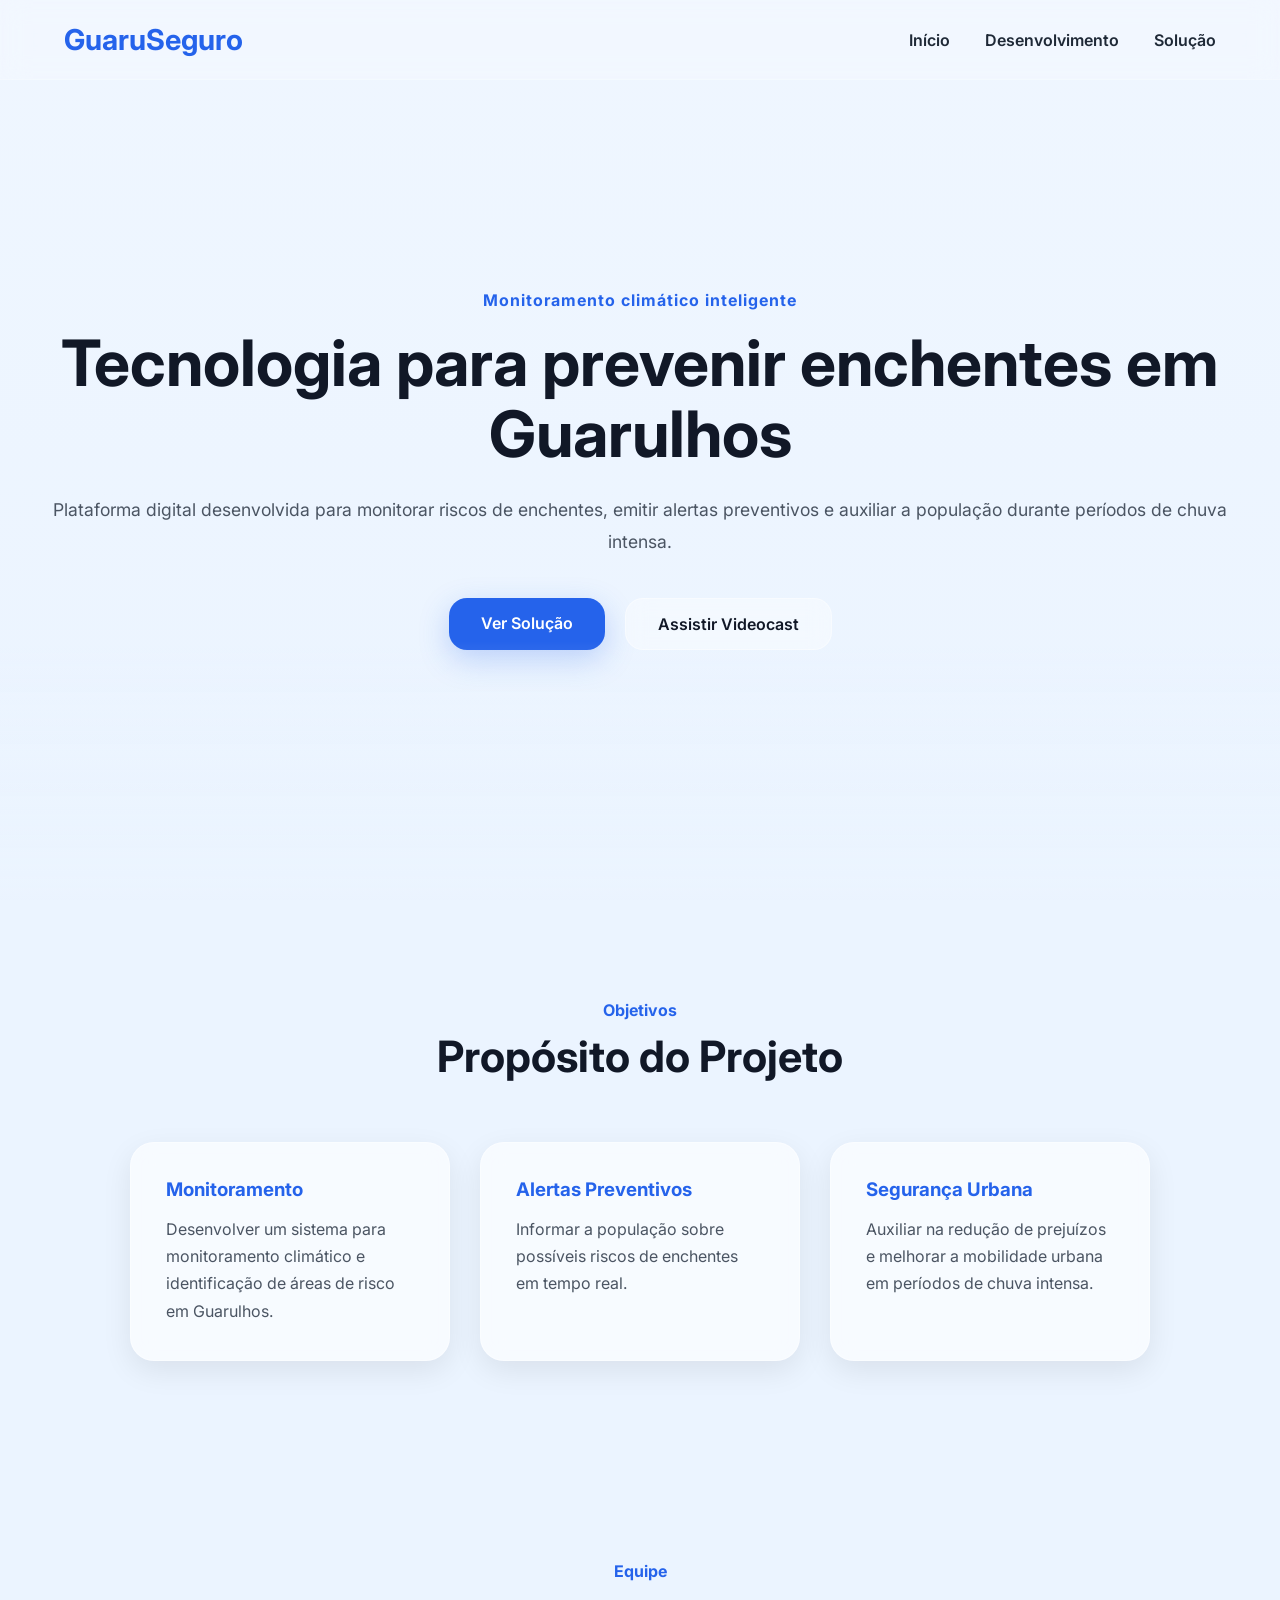
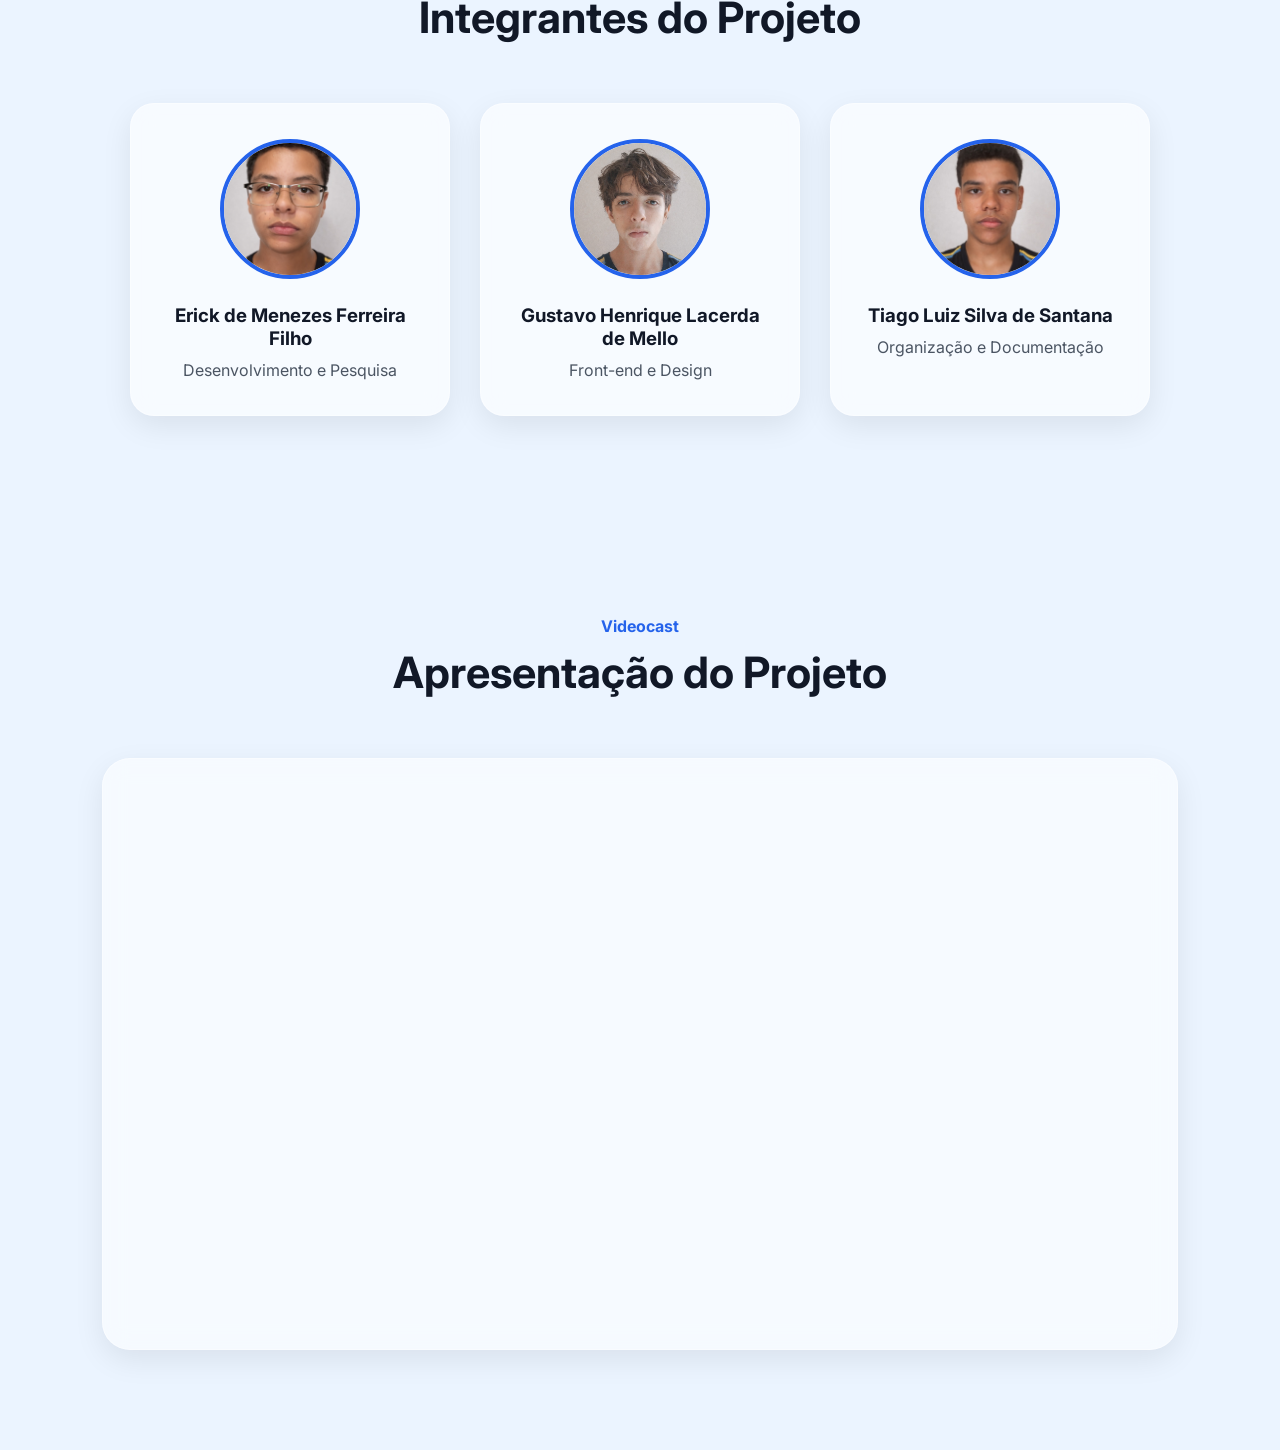
==== commit 42c1dff4: "☔ fix: atualização fotos" ====
--- a/index.html
+++ b/index.html
@@ -207,7 +207,7 @@
 
           <!-- FOTO AQUI -->
 
-              <img src="erick.jpg">
+              <img src="images/erick.jpg">
 
         </div>
 
@@ -229,7 +229,7 @@
 
           <!-- FOTO AQUI -->
 
-              <img src="gustavo.png">
+              <img src="images/gustavo.png">
 
         </div>
 
@@ -251,7 +251,7 @@
 
           <!-- FOTO AQUI -->
 
-            <img src="tiago.jpg">
+            <img src="images/tiago.jpg">
 
 
         </div>
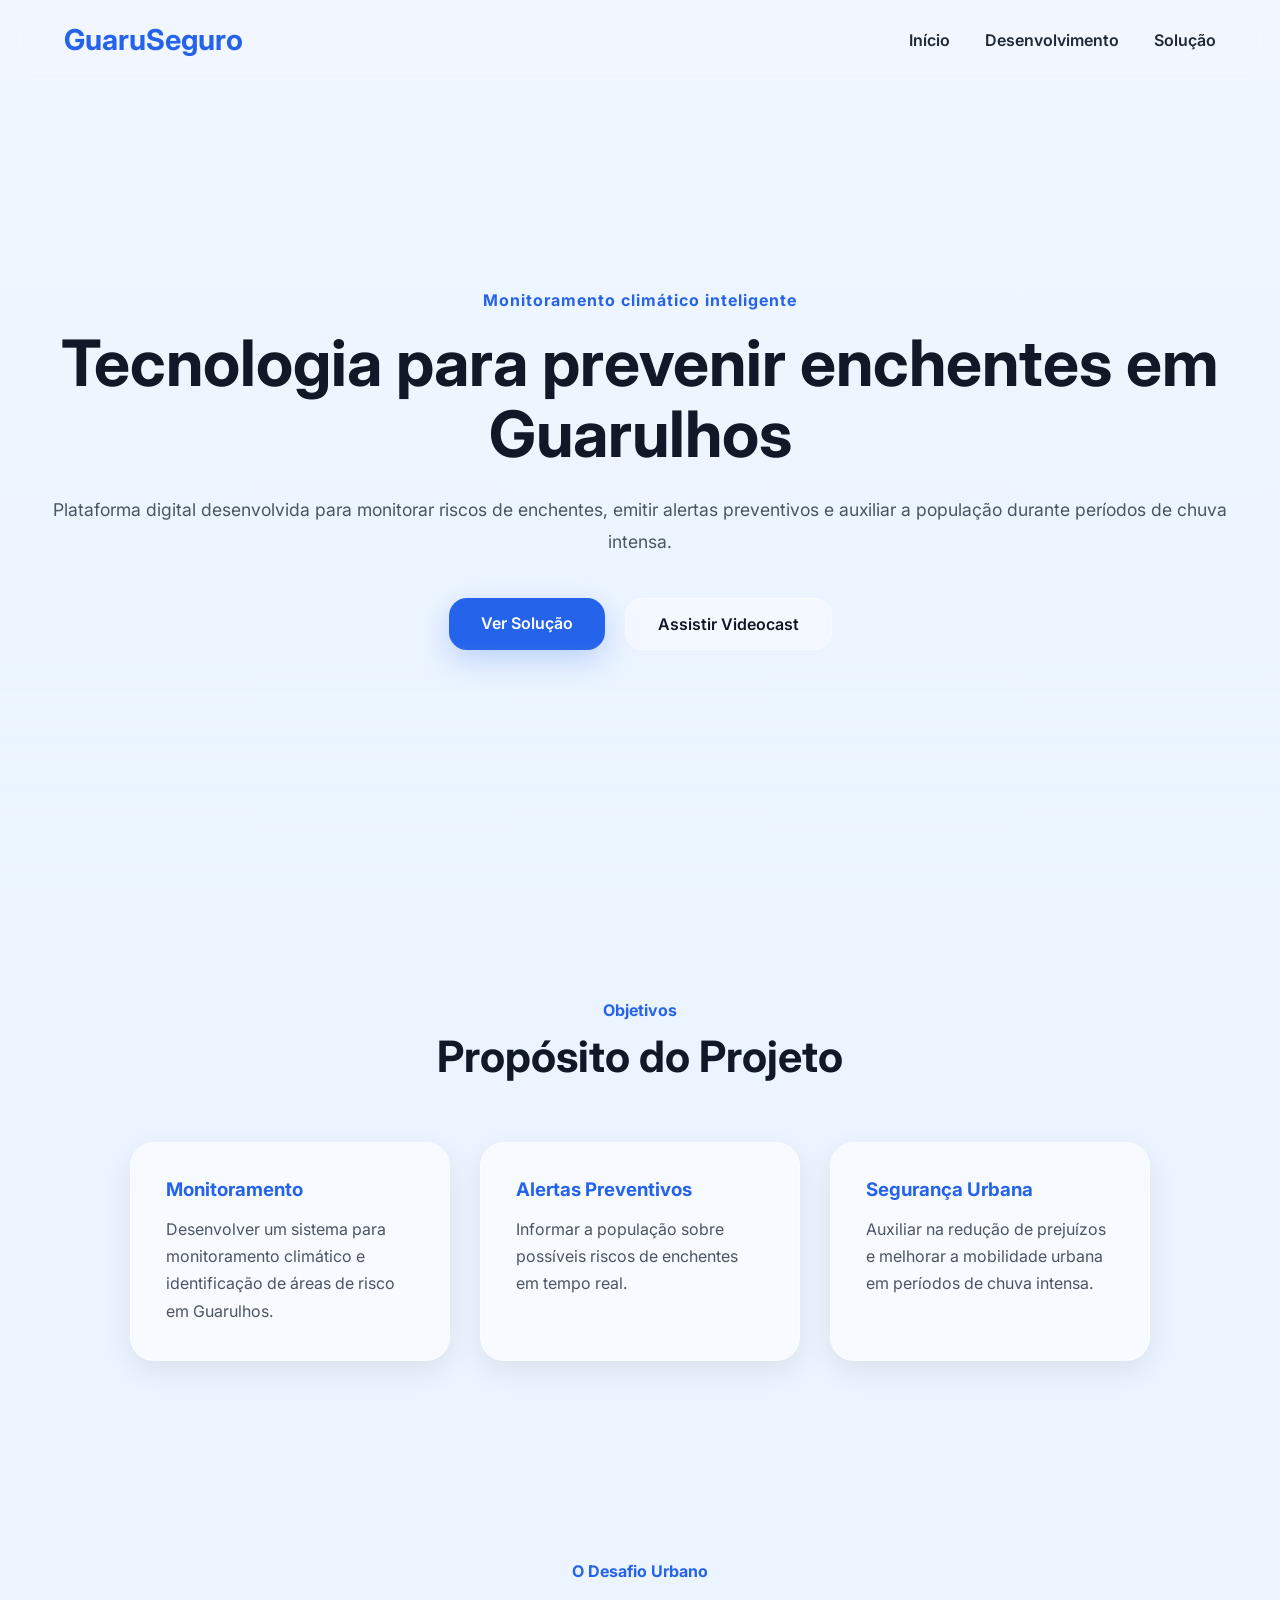
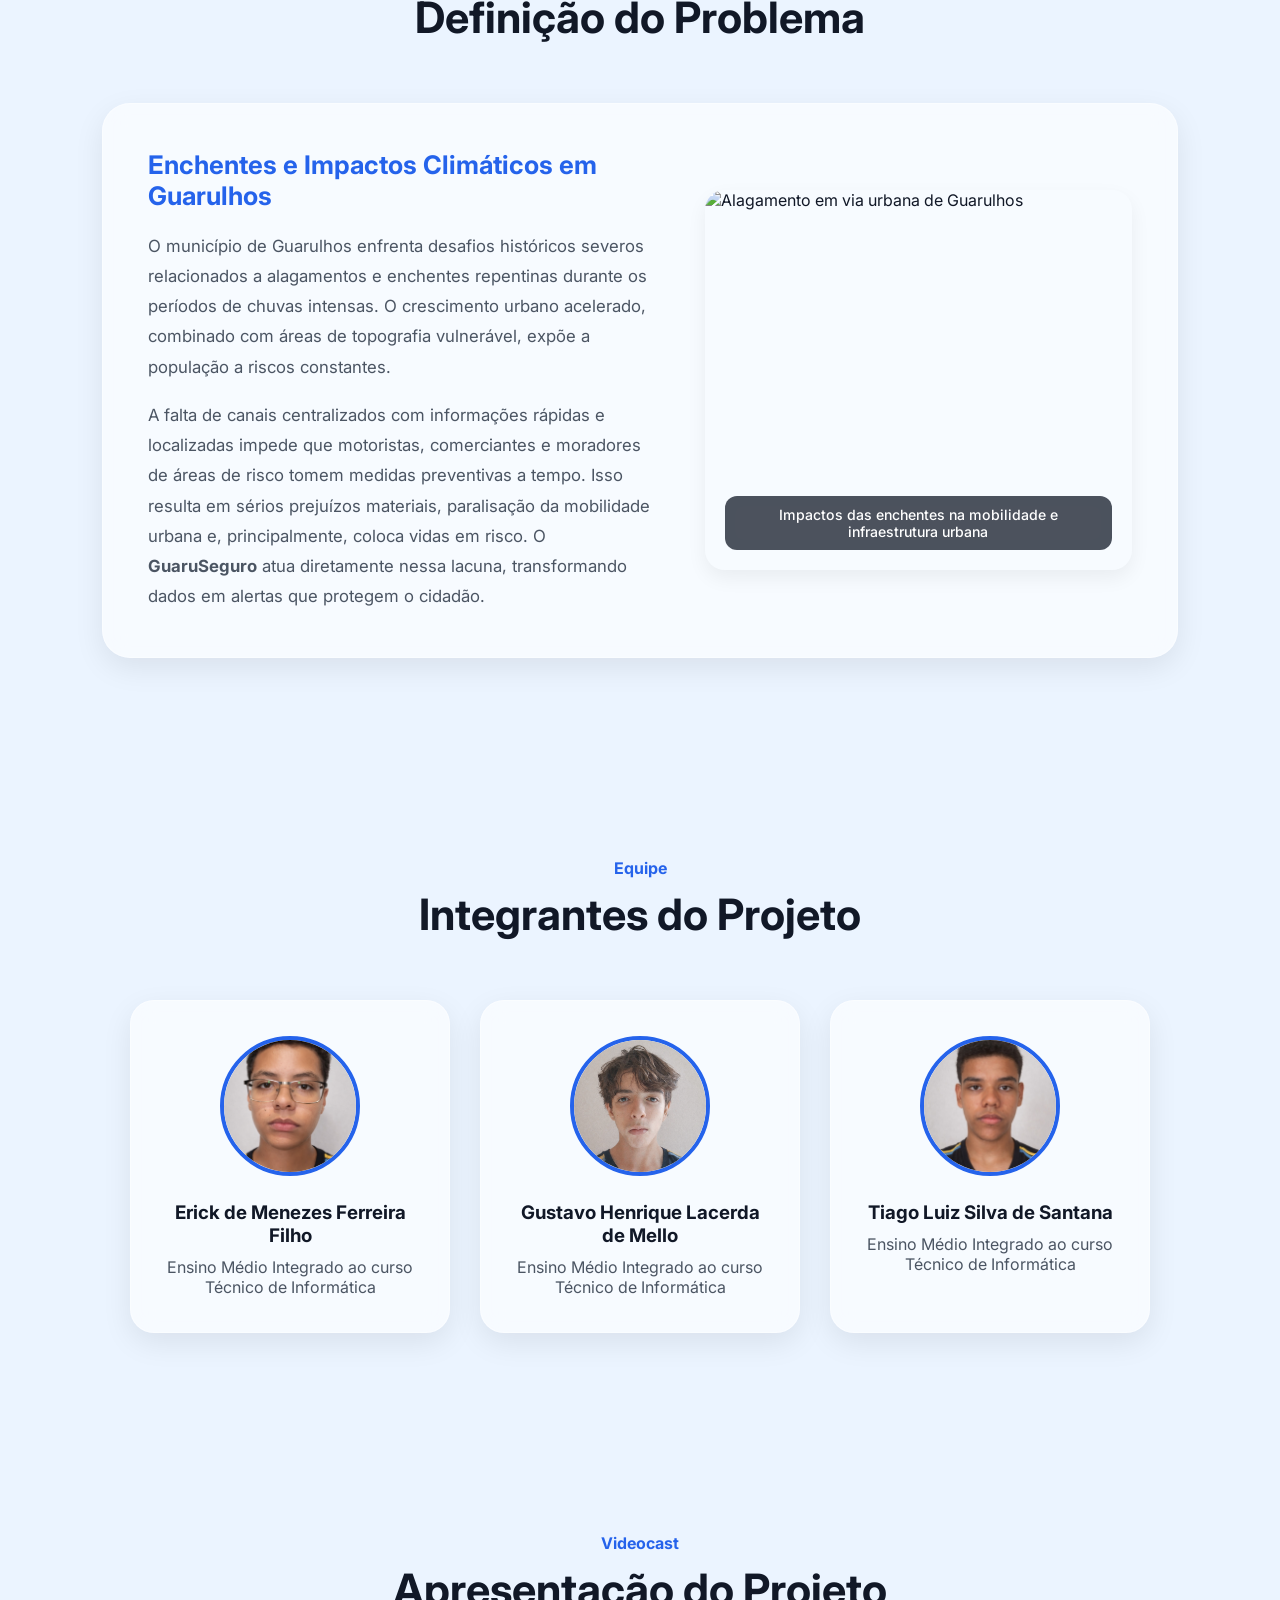
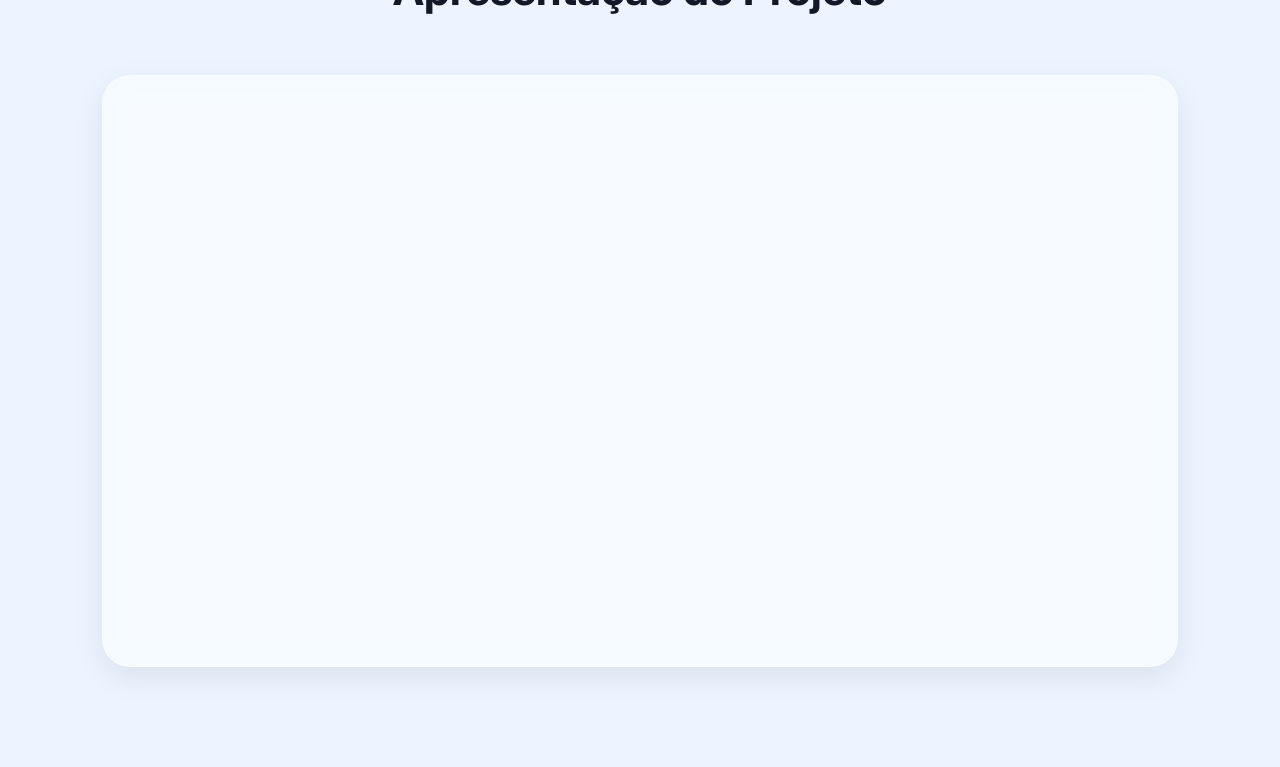
==== commit 44b40228: "🫧  feat: Atualização Definiçõe" ====
--- a/index.html
+++ b/index.html
@@ -181,6 +181,153 @@
 
   </section>
 
+  <section class="problema" id="problema">
+    <div class="section-title">
+      <p>O Desafio Urbano</p>
+      <h2>Definição do Problema</h2>
+    </div>
+
+    <div class="problema-bloco-unico">
+      
+      <div class="problema-texto-interno">
+        <h3>Enchentes e Impactos Climáticos em Guarulhos</h3>
+        <p>
+          O município de Guarulhos enfrenta desafios históricos severos relacionados a alagamentos e enchentes repentinas durante os períodos de chuvas intensas. O crescimento urbano acelerado, combinado com áreas de topografia vulnerável, expõe a população a riscos constantes.
+        </p>
+        <p>
+          A falta de canais centralizados com informações rápidas e localizadas impede que motoristas, comerciantes e moradores de áreas de risco tomem medidas preventivas a tempo. Isso resulta em sérios prejuízos materiais, paralisação da mobilidade urbana e, principalmente, coloca vidas em risco. O <strong>GuaruSeguro</strong> atua diretamente nessa lacuna, transformando dados em alertas que protegem o cidadão.
+        </p>
+      </div>
+
+      <div class="problema-foto-interna-wrapper">
+        <img src="https://images.unsplash.com/photo-1547683905-f686c993aae5?q=80&w=800" alt="Alagamento em via urbana de Guarulhos">
+        <div class="foto-legenda-interna">Impactos das enchentes na mobilidade e infraestrutura urbana</div>
+      </div>
+
+    </div>
+  </section>
+
+  <style>
+    /* O grande bloco container com o estilo visual do seu site */
+    .problema-bloco-unico {
+      display: flex;
+      align-items: center;
+      justify-content: center;
+      gap: 45px;
+      max-width: 1200px;
+      margin: 0 auto;
+      background: rgba(255, 255, 255, 0.6);
+      backdrop-filter: blur(12px);
+      -webkit-backdrop-filter: blur(12px);
+      border: 1px solid rgba(255, 255, 255, 0.4);
+      border-radius: 28px;
+      padding: 45px;
+      box-shadow: 0 10px 30px rgba(0, 0, 0, 0.08);
+      transition: transform 0.35s, box-shadow 0.35s;
+    }
+
+    /* Leve efeito de elevação ao passar o mouse no bloco inteiro */
+    .problema-bloco-unico:hover {
+      transform: translateY(-5px);
+      box-shadow: 0 20px 40px rgba(37, 99, 235, 0.12);
+    }
+
+    /* Ajuste da área de texto interna */
+    .problema-texto-interno {
+      flex: 1.2;
+    }
+
+    .problema-texto-interno h3 {
+      color: #2563eb;
+      font-size: 1.6rem;
+      margin-bottom: 20px;
+      font-weight: 700;
+    }
+
+    .problema-texto-interno p {
+      color: #4b5563;
+      line-height: 1.8;
+      font-size: 1.05rem;
+      margin-bottom: 18px;
+    }
+
+    .problema-texto-interno p:last-child {
+      margin-bottom: 0;
+    }
+
+    /* Container interno da foto (limpo, sem bordas redundantes) */
+    .problema-foto-interna-wrapper {
+      flex: 1;
+      position: relative;
+      height: 380px; /* Altura ideal para casar simetricamente com o texto ao lado */
+      overflow: hidden;
+      border-radius: 20px;
+      box-shadow: 0 8px 20px rgba(0, 0, 0, 0.06);
+    }
+
+    .problema-foto-interna-wrapper img {
+      width: 100%;
+      height: 100%;
+      object-fit: cover;
+      transition: transform 0.5s ease;
+    }
+
+    /* Efeito sutil de zoom na imagem quando o usuário focar no bloco */
+    .problema-bloco-unico:hover .problema-foto-interna-wrapper img {
+      transform: scale(1.03);
+    }
+
+    /* Legenda elegante sobre a foto */
+    .foto-legenda-interna {
+      position: absolute;
+      bottom: 20px;
+      left: 20px;
+      right: 20px;
+      background: rgba(17, 24, 39, 0.75);
+      backdrop-filter: blur(8px);
+      color: #ffffff;
+      padding: 10px 15px;
+      border-radius: 12px;
+      font-size: 0.88rem;
+      font-weight: 500;
+      text-align: center;
+    }
+
+    /* RESPONSIVIDADE (Ajuste dinâmico para telas menores) */
+    @media(max-width: 968px) {
+      .problema-bloco-unico {
+        flex-direction: column; /* Texto em cima, foto embaixo */
+        gap: 35px;
+        padding: 35px;
+      }
+
+      .problema-texto-interno {
+        text-align: center; /* Centraliza a leitura em tablets/celulares */
+      }
+
+      .problema-foto-interna-wrapper {
+        width: 100%;
+        max-width: 550px;
+        height: 320px;
+      }
+    }
+
+    @media(max-width: 600px) {
+      .problema-bloco-unico {
+        padding: 25px 20px;
+        border-radius: 24px;
+      }
+
+      .problema-texto-interno h3 {
+        font-size: 1.35rem;
+      }
+
+      .problema-foto-interna-wrapper {
+        height: 240px;
+      }
+    }
+  </style>
+
   <!-- IDENTIFICAÇÃO -->
 
   <section class="identificacao">
@@ -216,7 +363,7 @@
         </h3>
 
         <p>
-          Desenvolvimento e Pesquisa
+        Ensino Médio Integrado ao curso Técnico de Informática
         </p>
 
       </div>
@@ -238,7 +385,7 @@
         </h3>
 
         <p>
-          Front-end e Design
+         Ensino Médio Integrado ao curso Técnico de Informática
         </p>
 
       </div>
@@ -261,7 +408,7 @@
         </h3>
 
         <p>
-          Organização e Documentação
+         Ensino Médio Integrado ao curso Técnico de Informática
         </p>
 
       </div>
@@ -295,16 +442,7 @@
 
     <!-- SUBSTITUA O LINK DO VIDEO -->
 
-    <iframe
-      width="100%"
-      height="500"
-      src="https://www.youtube.com/embed/SEU_VIDEO_AQUI"
-      title="Videocast GuaruSeguro"
-      frameborder="0"
-      allow="accelerometer; autoplay; clipboard-write; encrypted-media; gyroscope; picture-in-picture"
-      allowfullscreen
-    >
-    </iframe>
+ <iframe width="560" height="315" src="https://www.youtube.com/embed/G2m6UolLOkE?si=lTjRrq8EULwnI04W" title="YouTube video player" frameborder="0" allow="accelerometer; autoplay; clipboard-write; encrypted-media; gyroscope; picture-in-picture; web-share" referrerpolicy="strict-origin-when-cross-origin" allowfullscreen></iframe>
 
   </div>
 
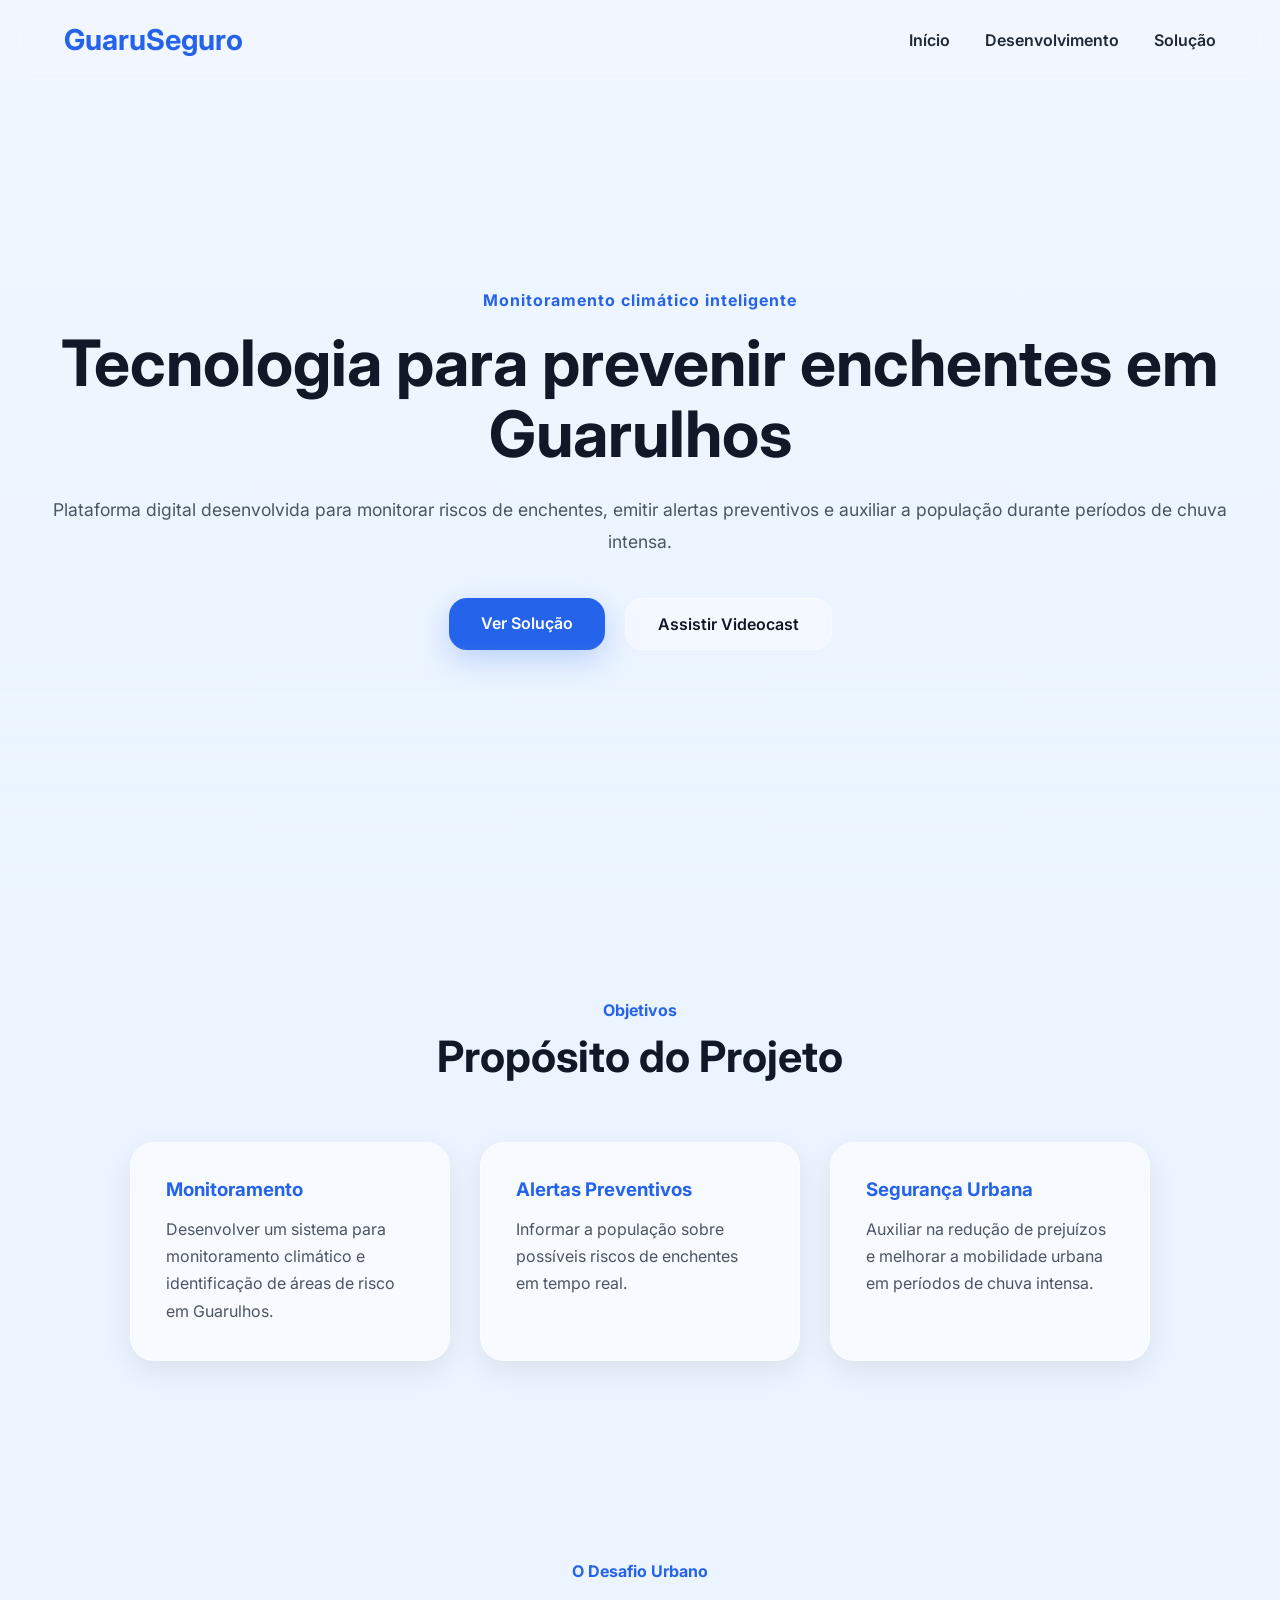
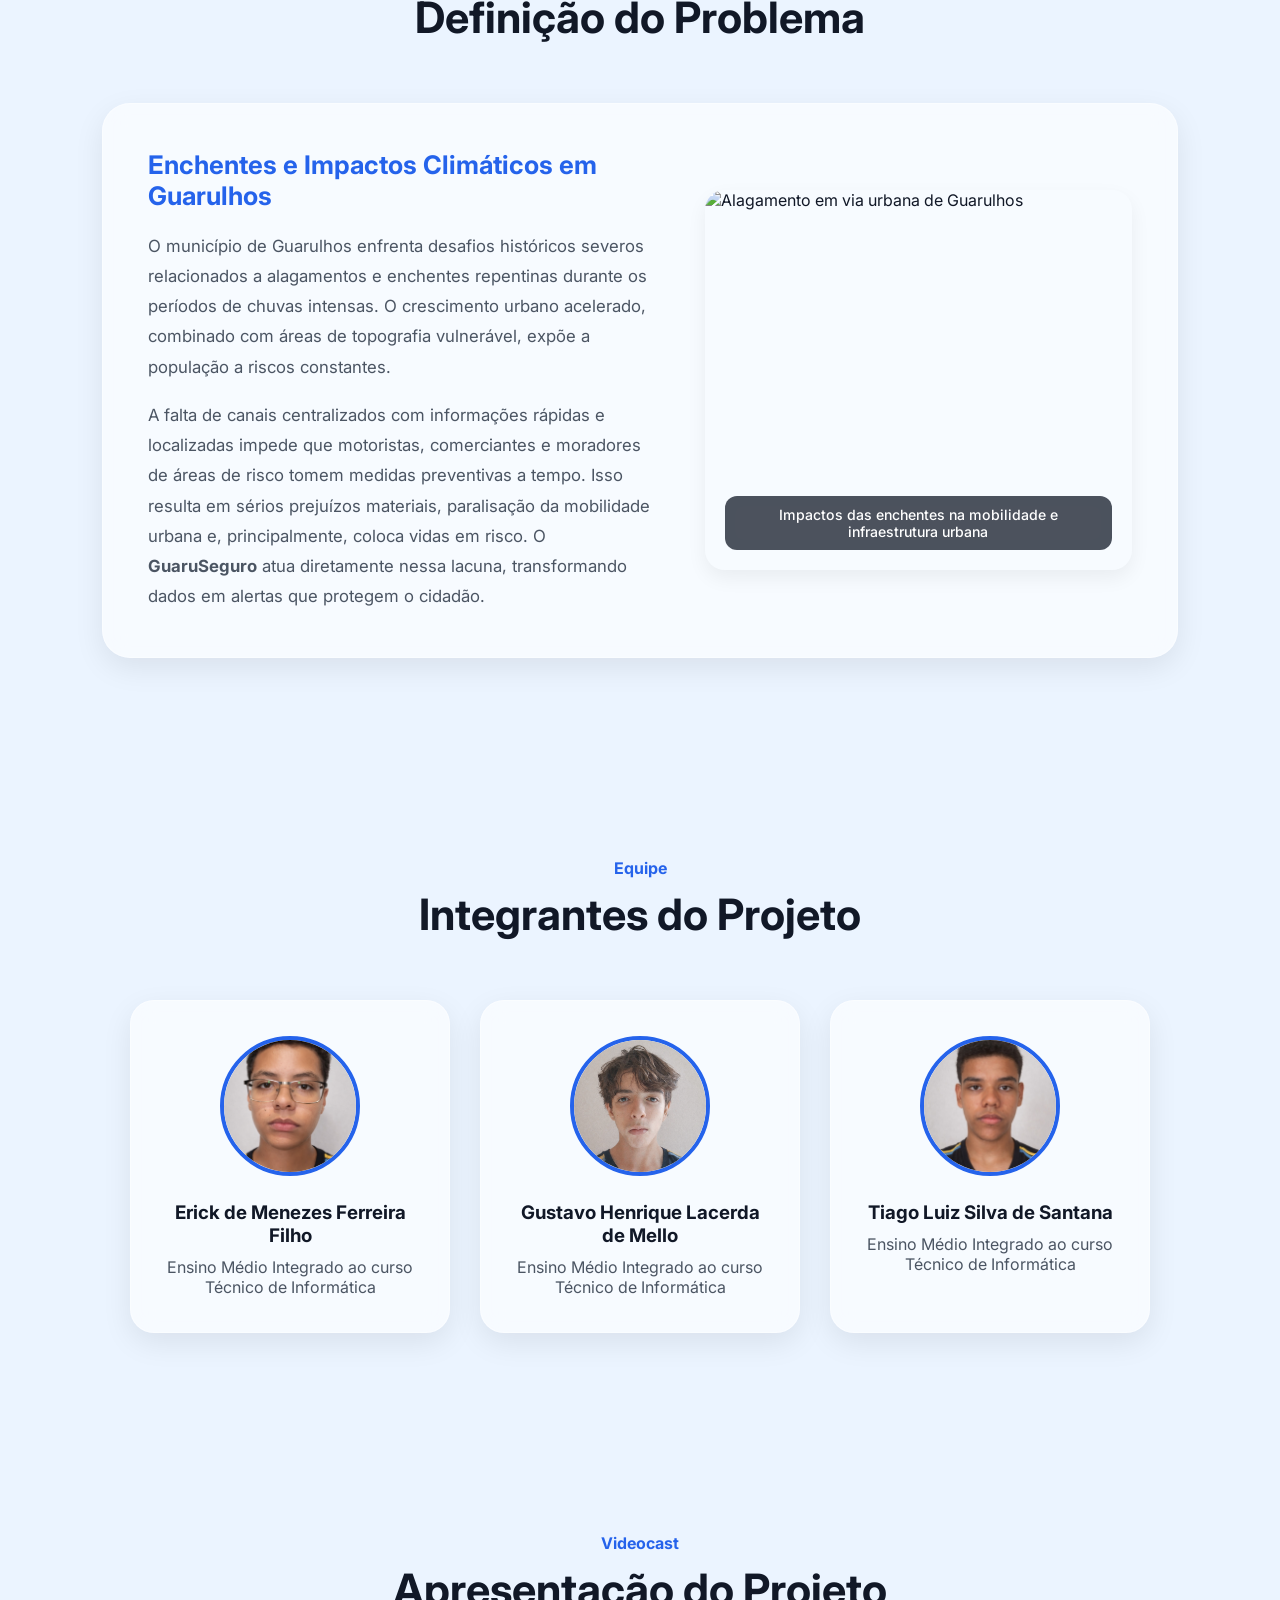
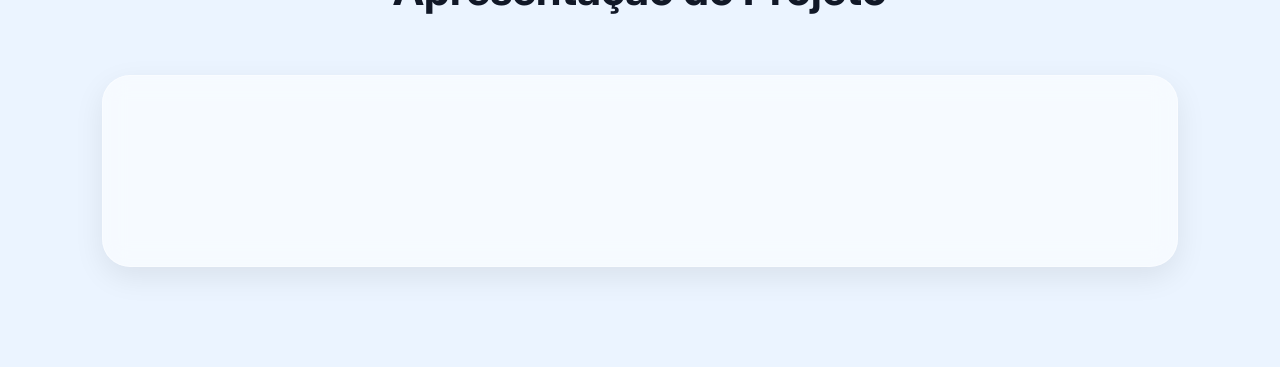
==== commit 32dd2584: "⛏️fix: Proporção do vídeo" ====
--- a/index.html
+++ b/index.html
@@ -417,36 +417,18 @@
 
   </section>
 
-  <!-- VIDEOCAST -->
-
-  <!-- VIDEOCAST -->
-
-<section
-  class="videocast"
-  id="videocast"
->
-
-  <div class="section-title">
-
-    <p>
-      Videocast
-    </p>
-
-    <h2>
-      Apresentação do Projeto
-    </h2>
-
-  </div>
-
-  <div class="video-wrapper">
-
-    <!-- SUBSTITUA O LINK DO VIDEO -->
-
- <iframe width="560" height="315" src="https://www.youtube.com/embed/G2m6UolLOkE?si=lTjRrq8EULwnI04W" title="YouTube video player" frameborder="0" allow="accelerometer; autoplay; clipboard-write; encrypted-media; gyroscope; picture-in-picture; web-share" referrerpolicy="strict-origin-when-cross-origin" allowfullscreen></iframe>
-
-  </div>
-
-</section>
+<section class="videocast" id="videocast">
+
+    <div class="section-title">
+      <p>Videocast</p>
+      <h2>Apresentação do Projeto</h2>
+    </div>
+
+    <div class="video-wrapper">
+      <iframe src="https://www.youtube.com/embed/G2m6UolLOkE?si=lTjRrq8EULwnI04W" title="YouTube video player" frameborder="0" allow="accelerometer; autoplay; clipboard-write; encrypted-media; gyroscope; picture-in-picture; web-share" referrerpolicy="strict-origin-when-cross-origin" allowfullscreen></iframe>
+    </div>
+
+  </section>
     </div>
 
   </section>
@@ -925,9 +907,7 @@
 
   iframe{
 
-    width:100%;
-
-    height:550px;
+    width: 100%;
 
     border:none;
 
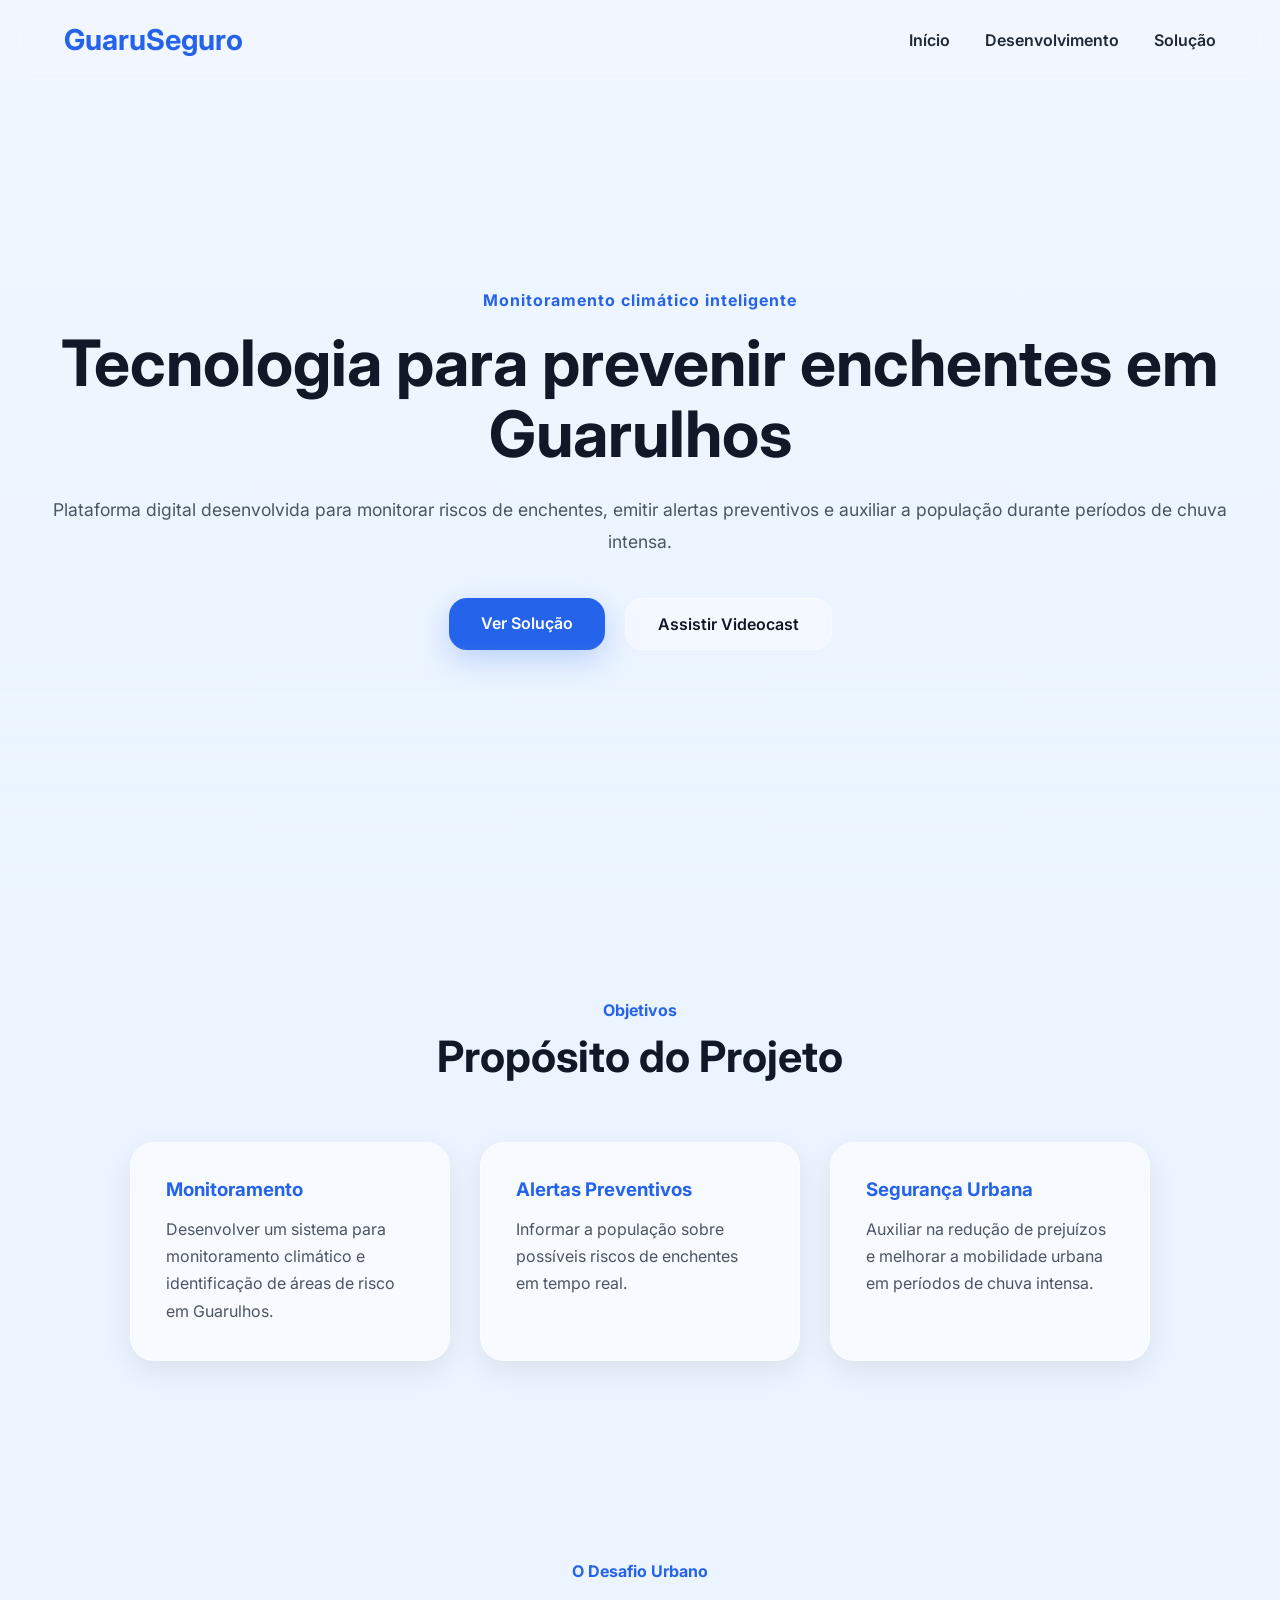
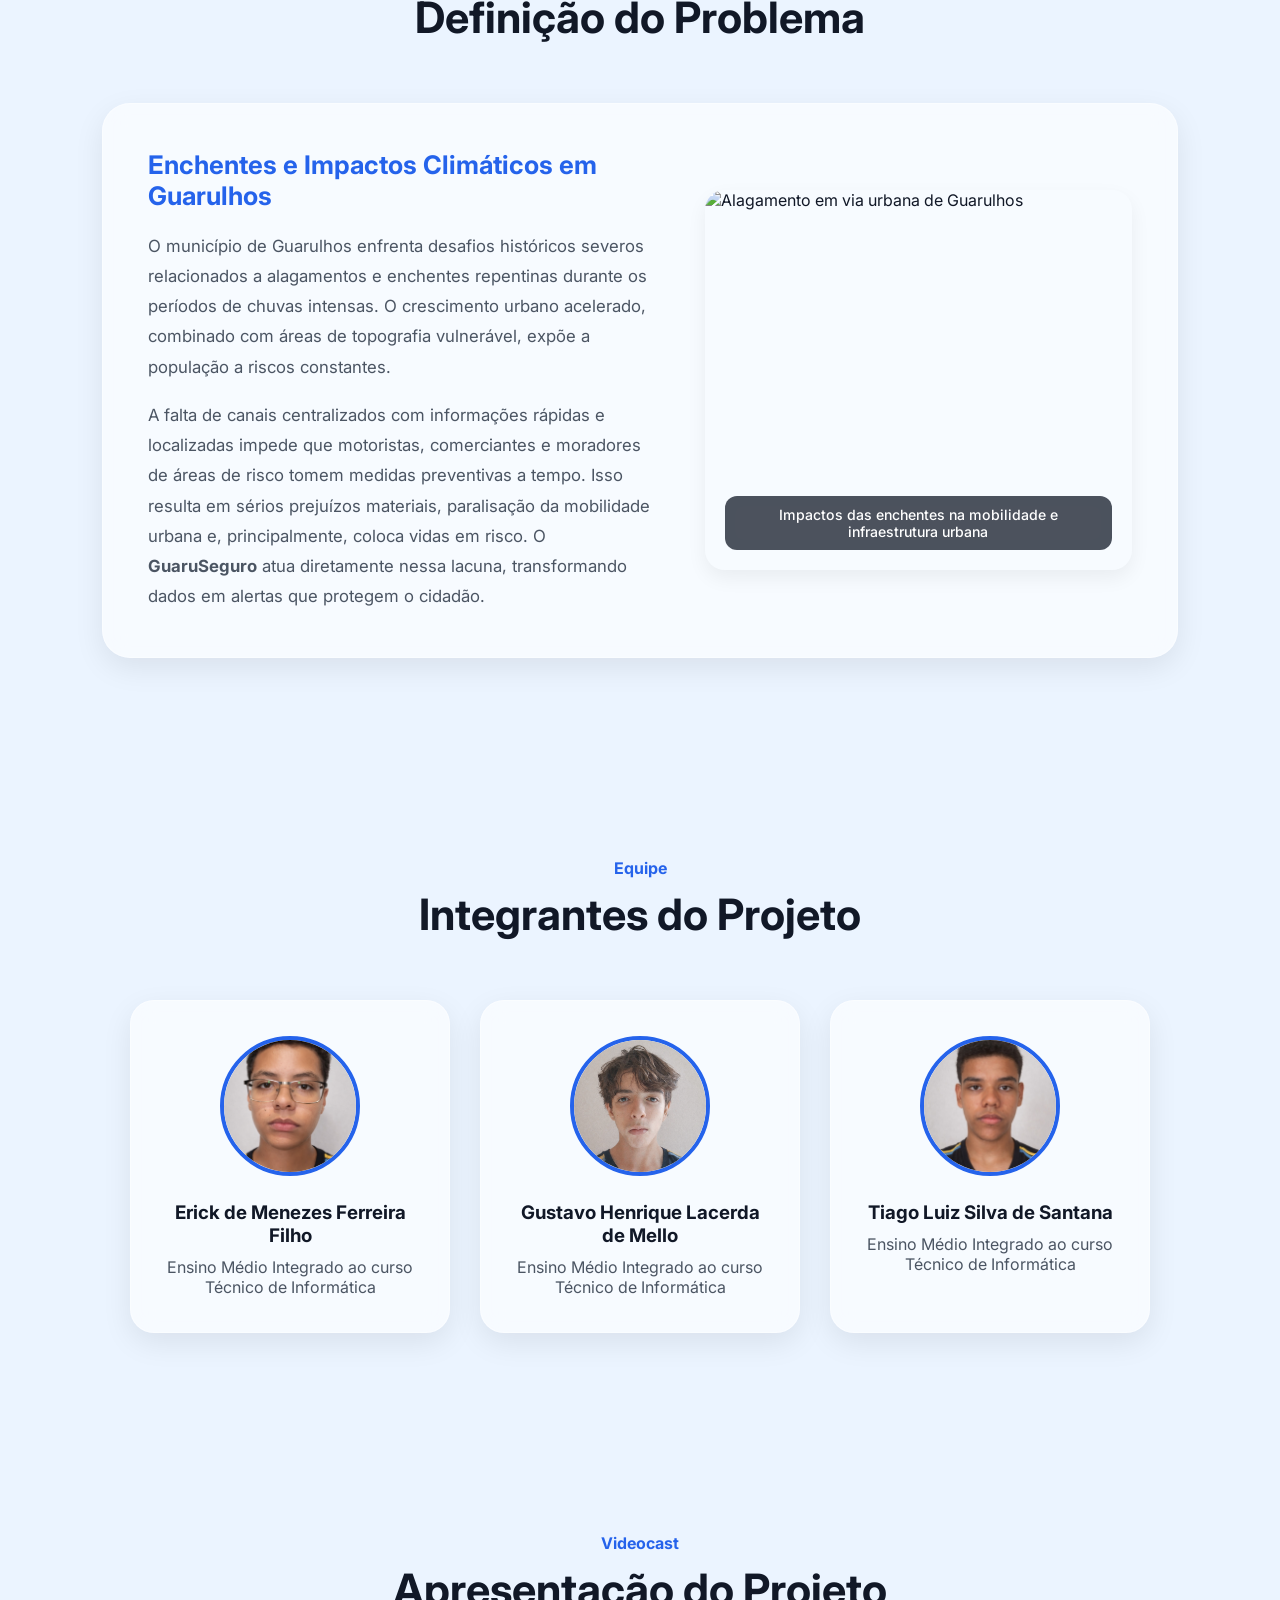
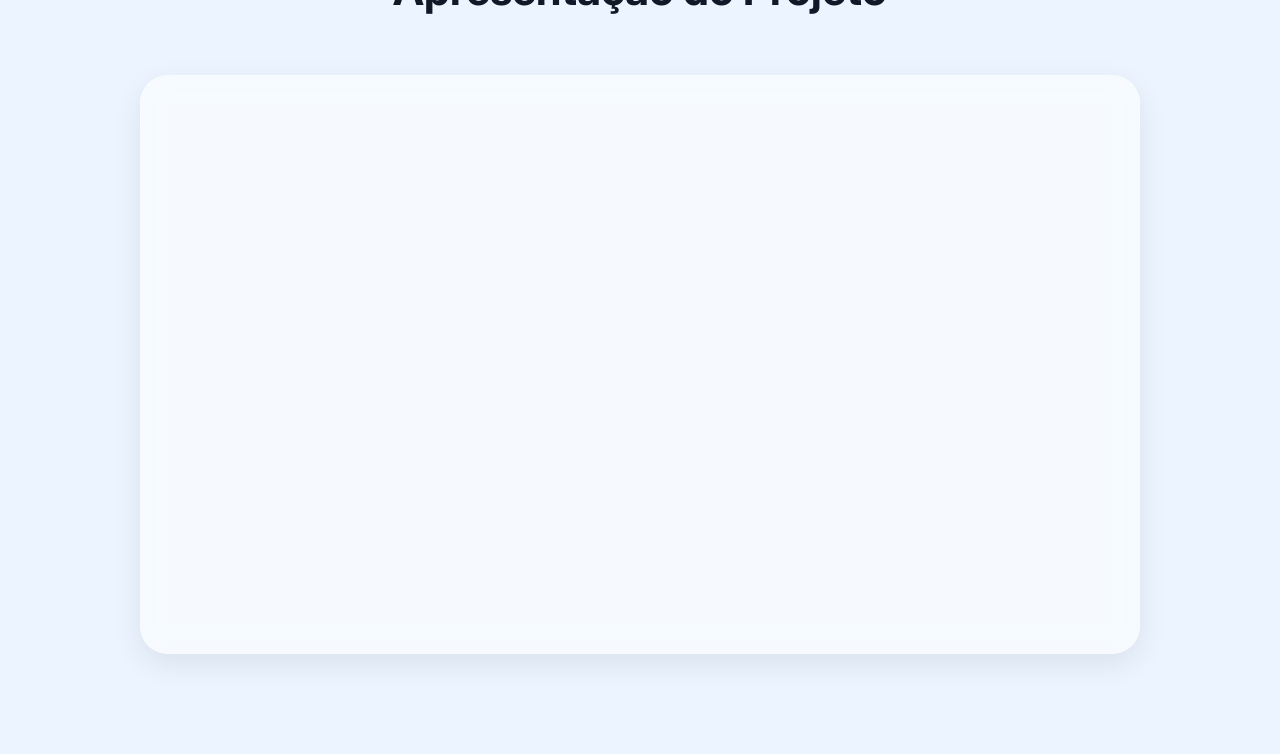
==== commit 86cf6164: "⛏️ fix: Proporção do vídeo" ====
--- a/index.html
+++ b/index.html
@@ -887,31 +887,29 @@
   /* VIDEO */
   /* ========================= */
 
-  .video-wrapper{
-
-    background:rgba(255,255,255,0.55);
-
-    backdrop-filter:blur(12px);
-
-    border:1px solid rgba(255,255,255,0.4);
-
-    border-radius:28px;
-
-    padding:18px;
-
-    overflow:hidden;
-
-    box-shadow:
-      0 10px 30px rgba(0,0,0,0.08);
-  }
-
-  iframe{
-
+/* ========================= */
+  /* VIDEO (PROPORÇÃO 16:9 RESPONSIVA) */
+  /* ========================= */
+
+  .video-wrapper {
+    max-width: 1000px; /* Limita o tamanho máximo em telas muito grandes para não ficar gigante */
+    margin: 0 auto; /* Centraliza o bloco na página */
+    background: rgba(255, 255, 255, 0.55);
+    backdrop-filter: blur(12px);
+    -webkit-backdrop-filter: blur(12px);
+    border: 1px solid rgba(255, 255, 255, 0.4);
+    border-radius: 28px;
+    padding: 18px;
+    box-shadow: 0 10px 30px rgba(0, 0, 0, 0.08);
+  }
+
+  iframe {
     width: 100%;
-
-    border:none;
-
-    border-radius:20px;
+    aspect-ratio: 16 / 9; /* Força matematicamente a proporção de cinema */
+    height: auto; /* Permite que a altura mude conforme a largura diminui */
+    border: none;
+    border-radius: 20px;
+    display: block; /* Remove pequenos espaços em branco abaixo do player */
   }
 
   /* ========================= */
